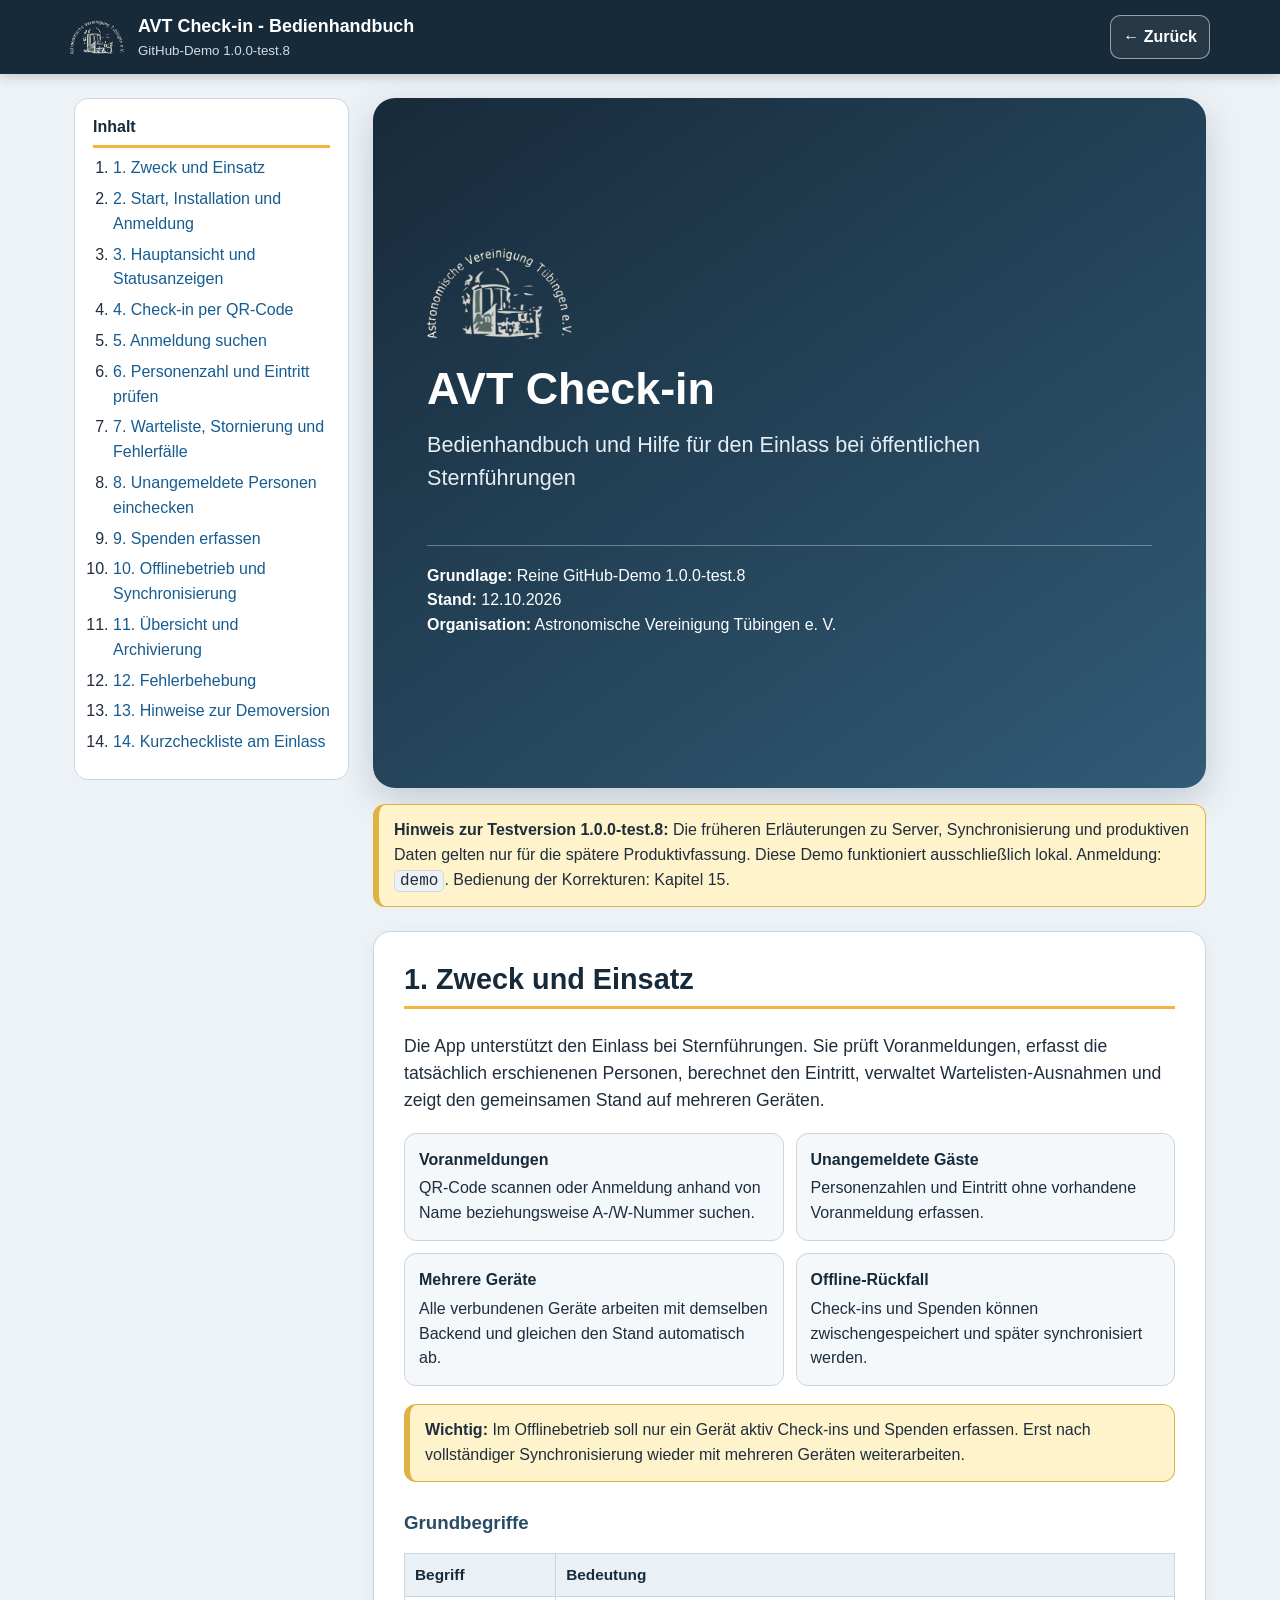
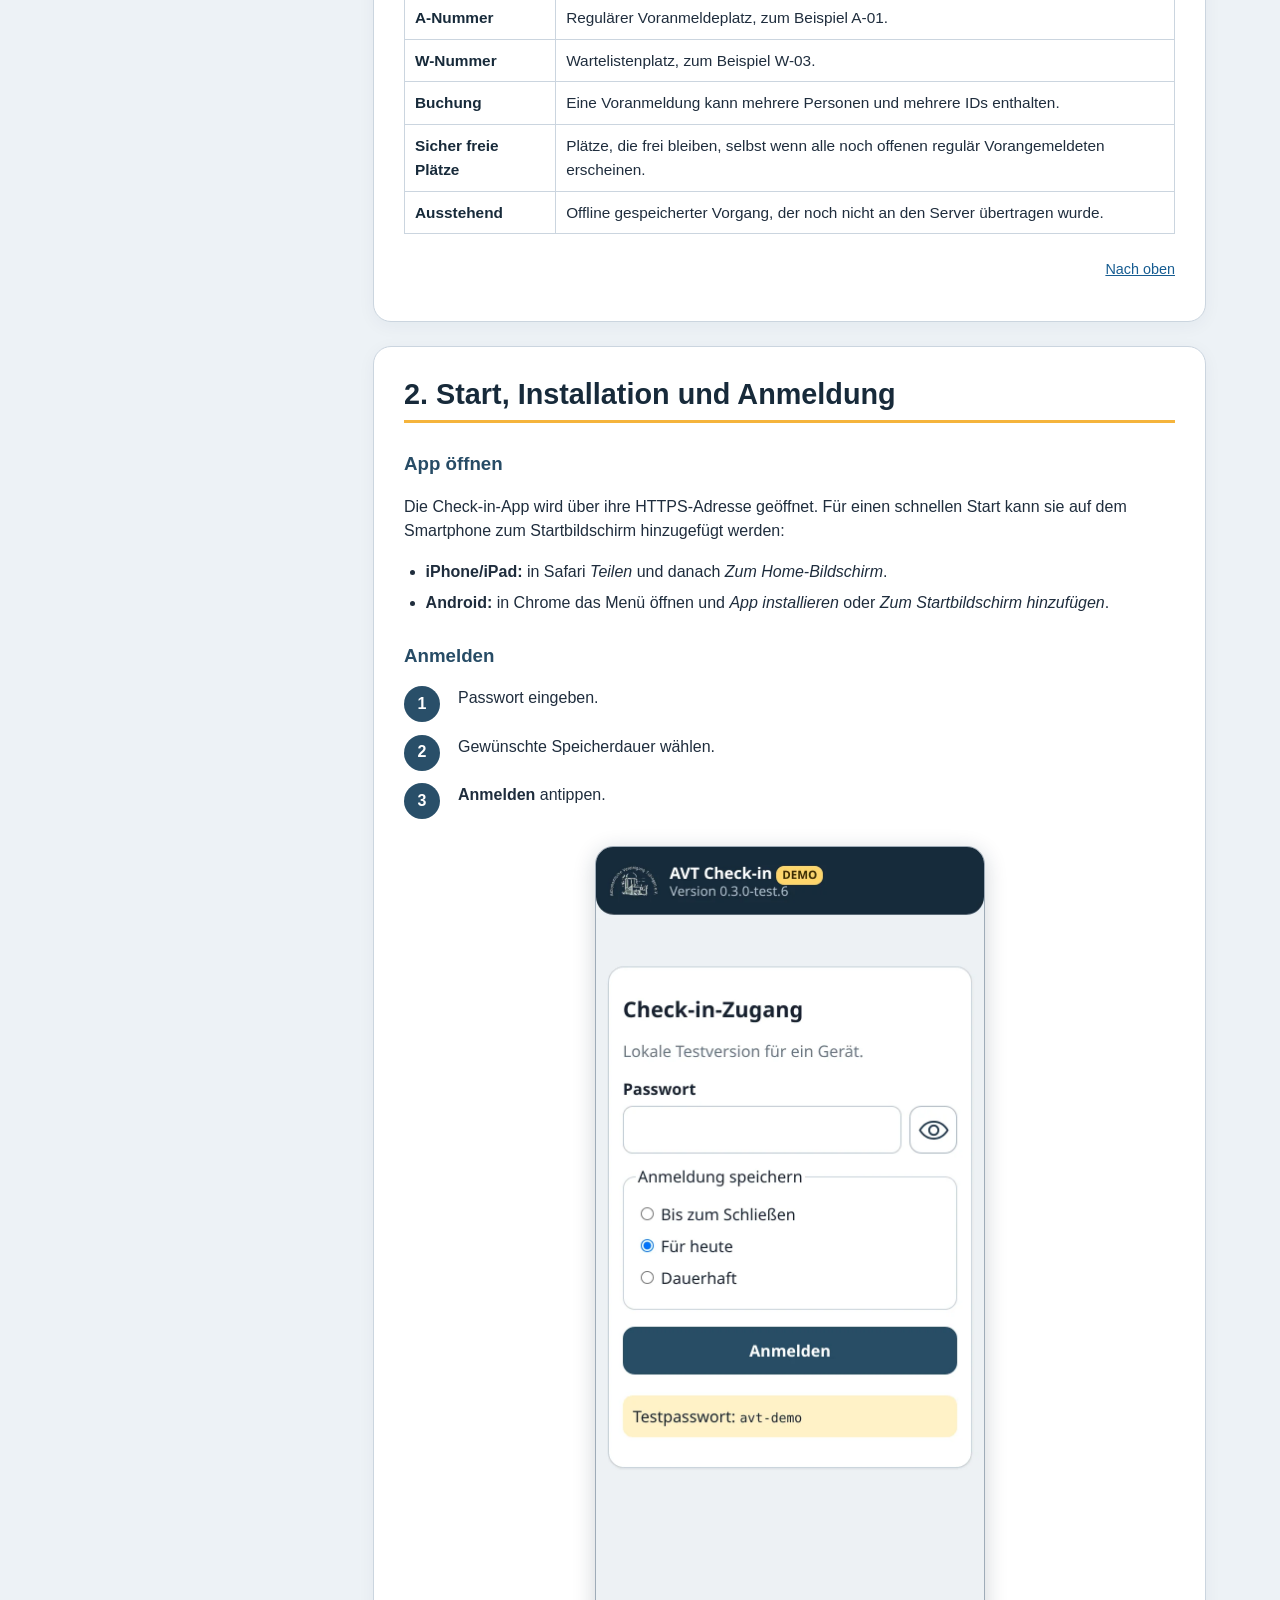
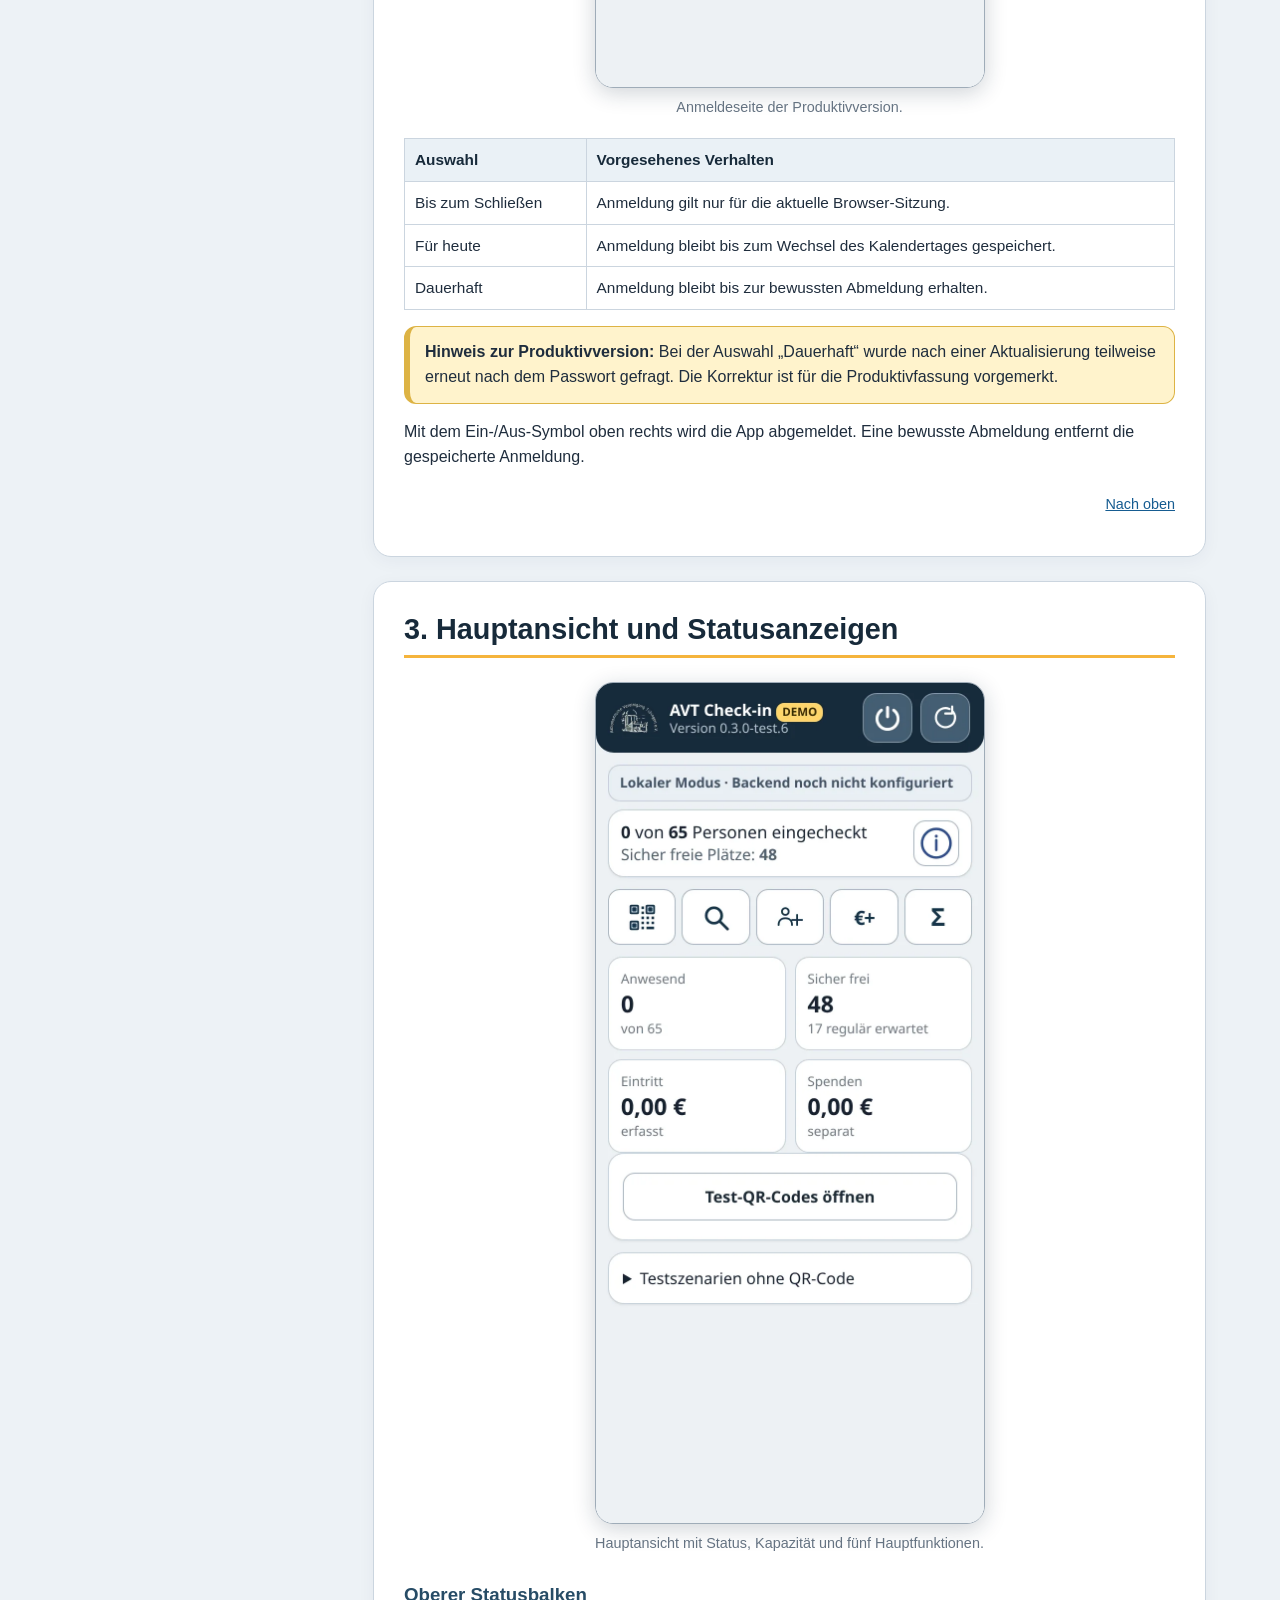
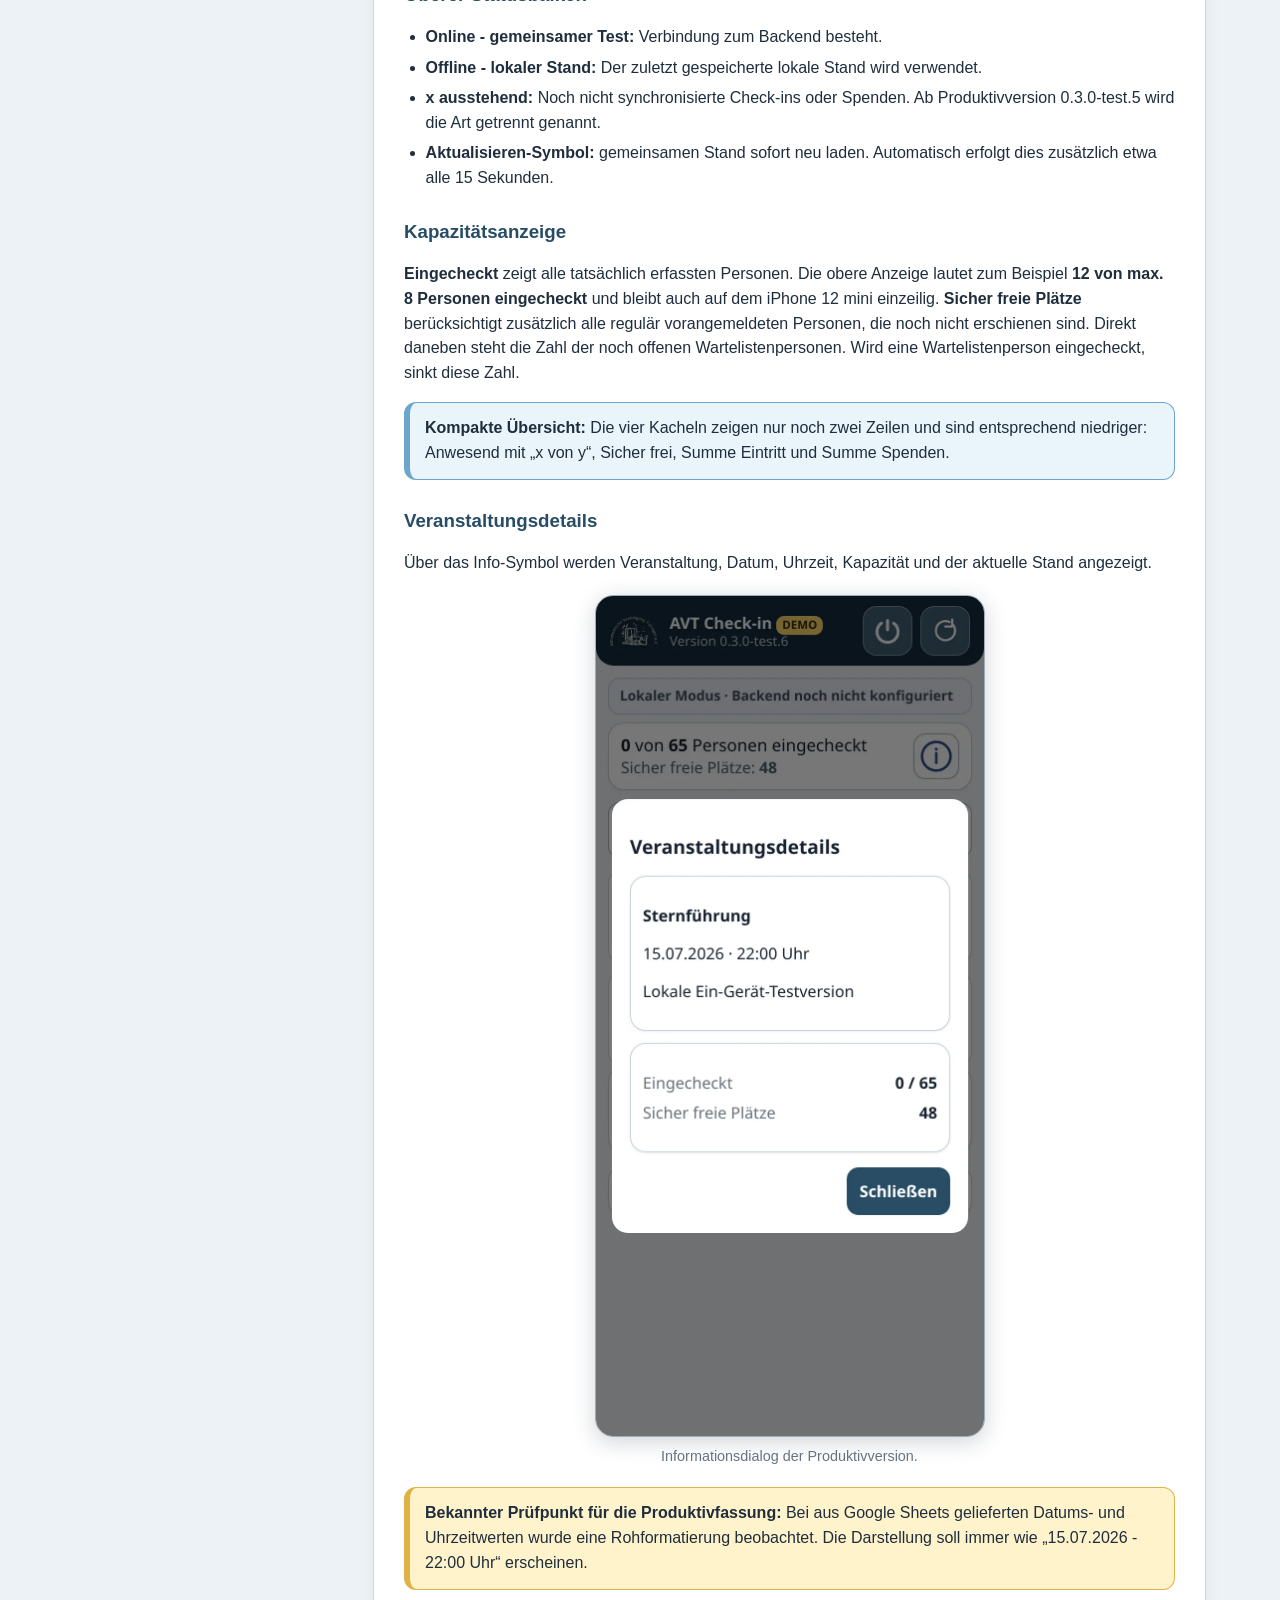
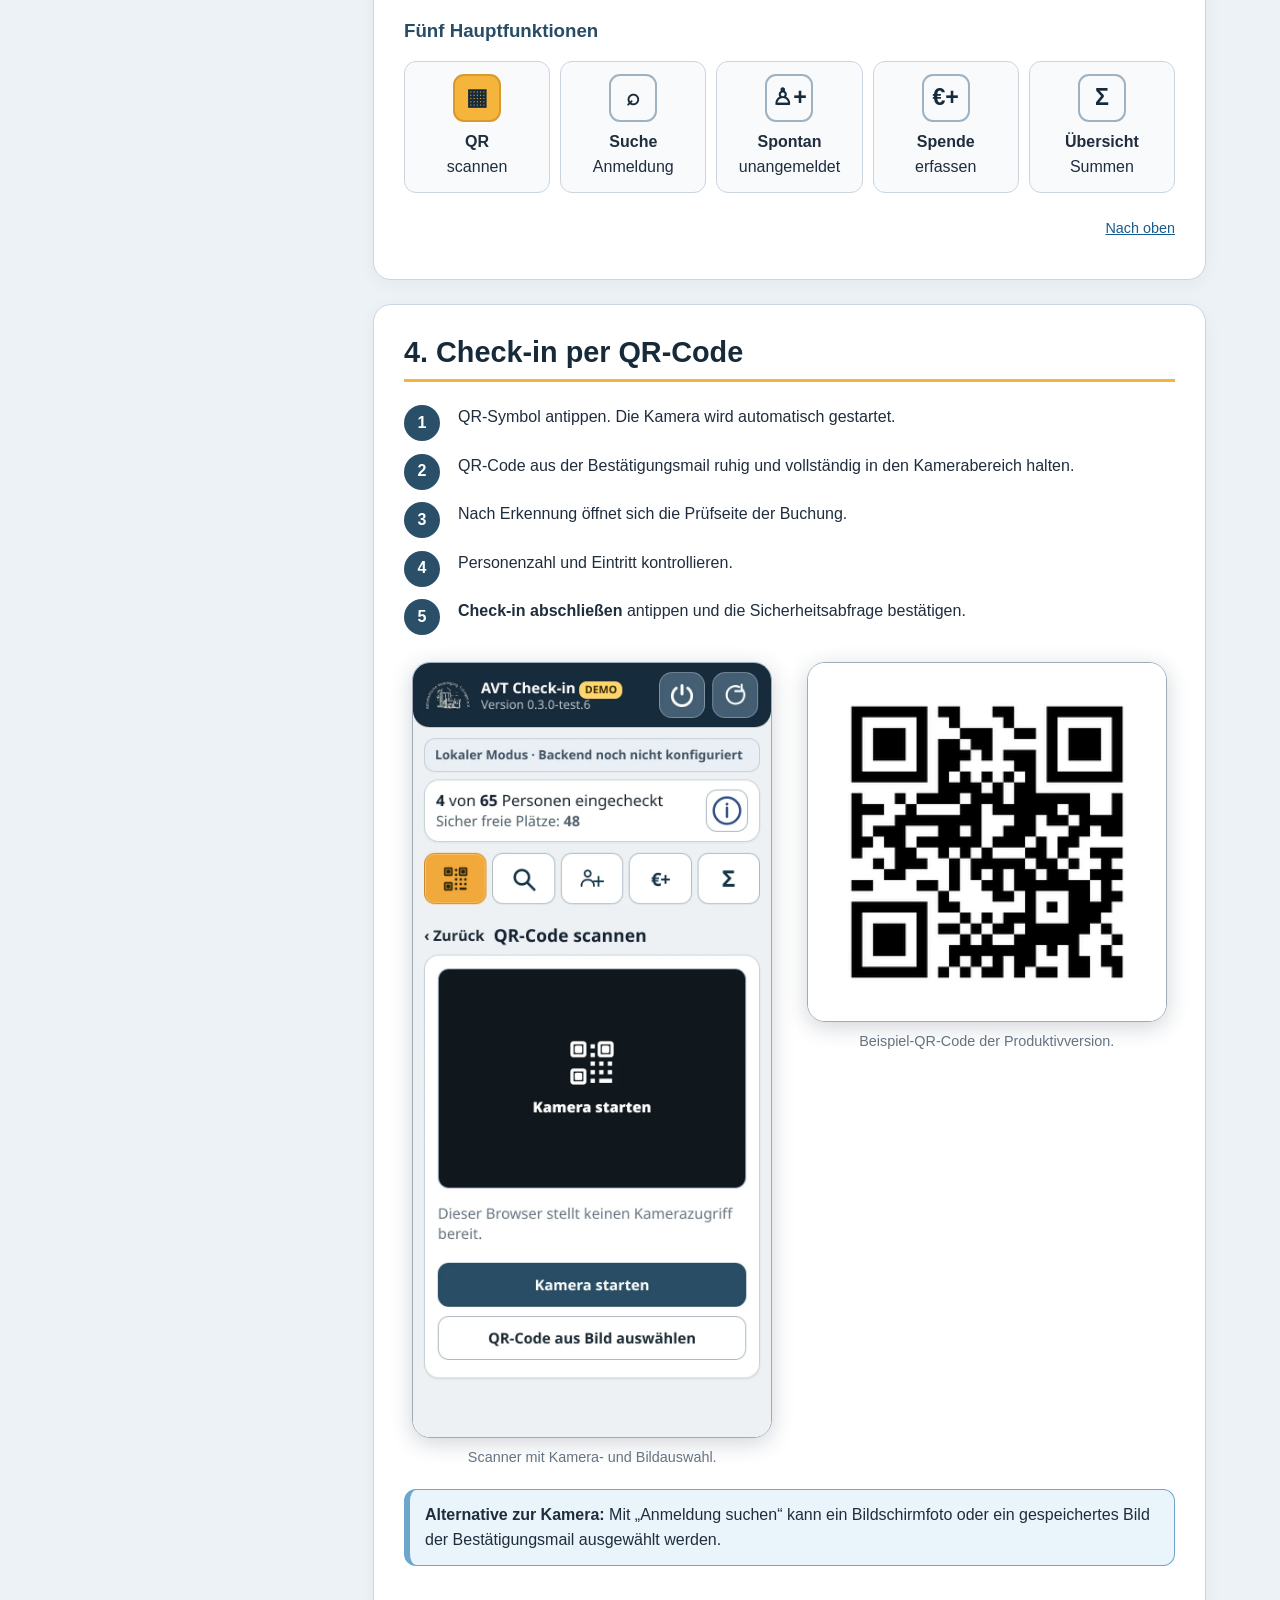
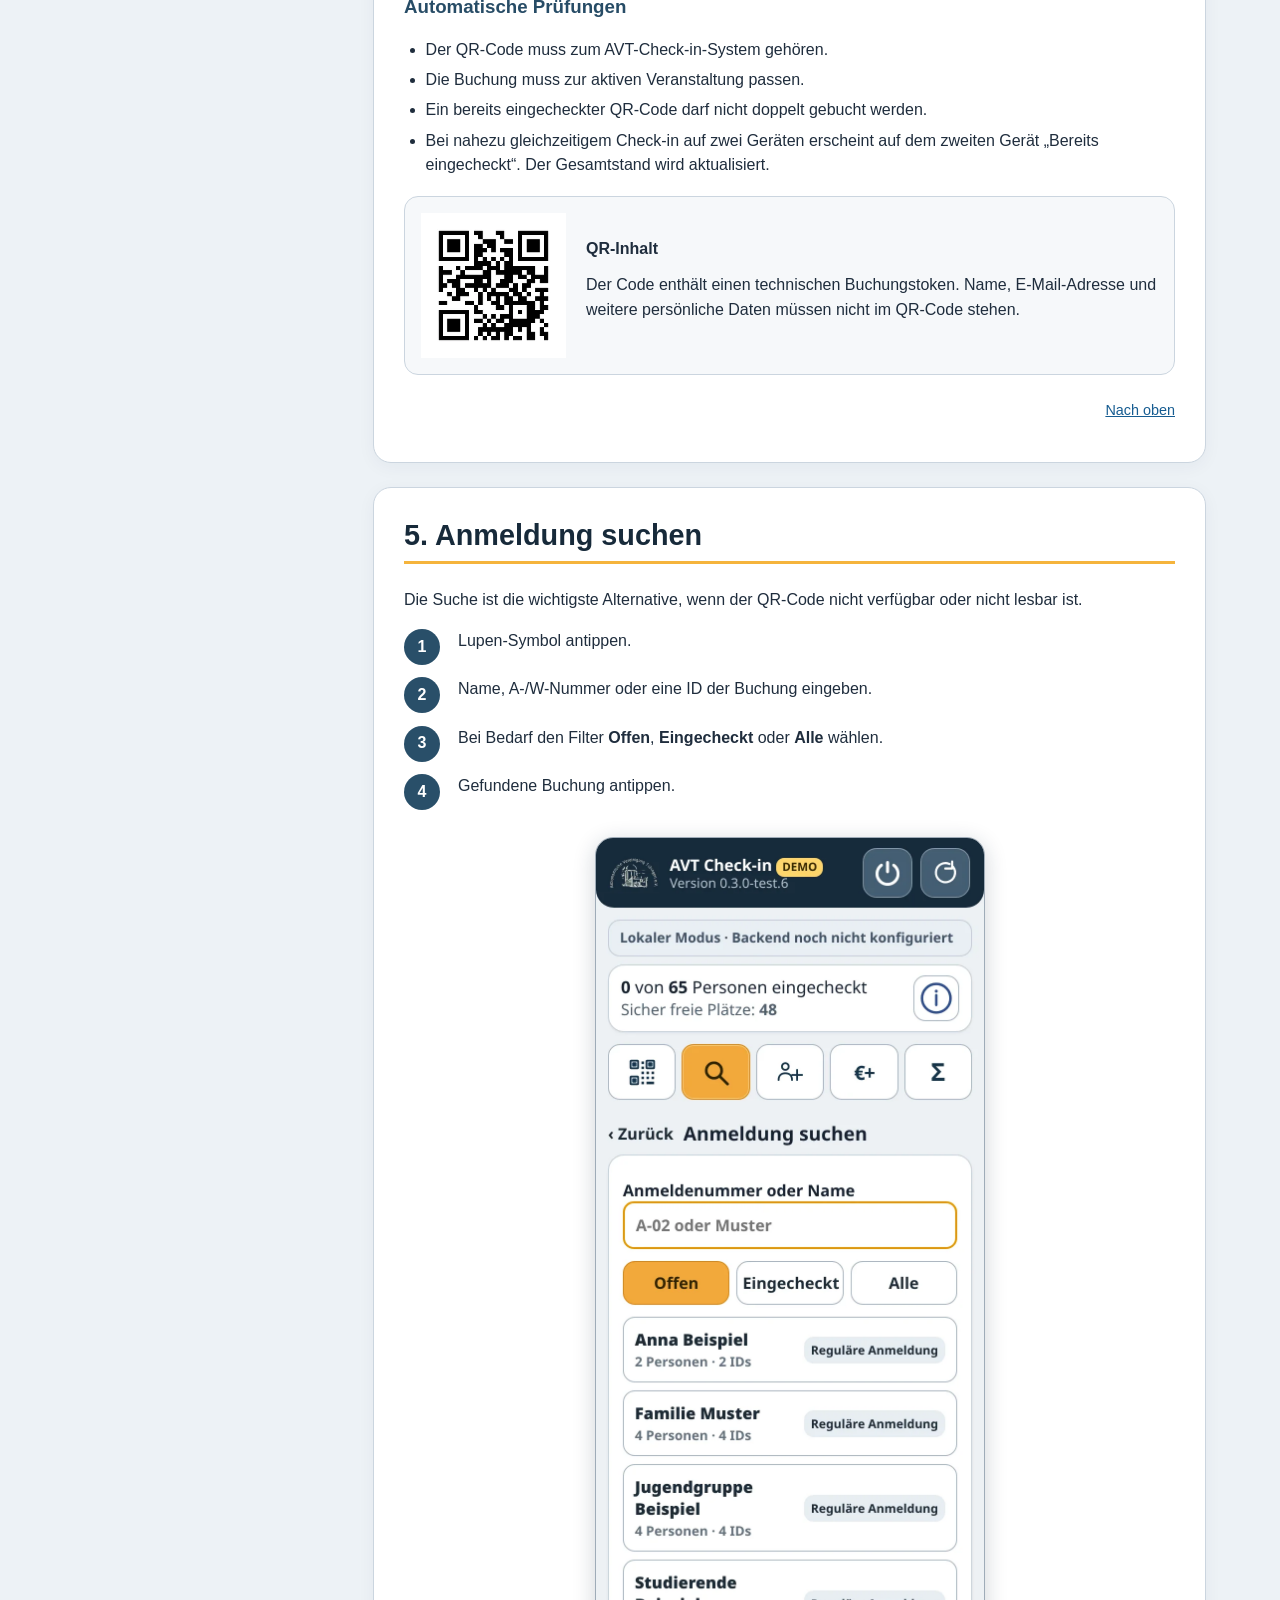
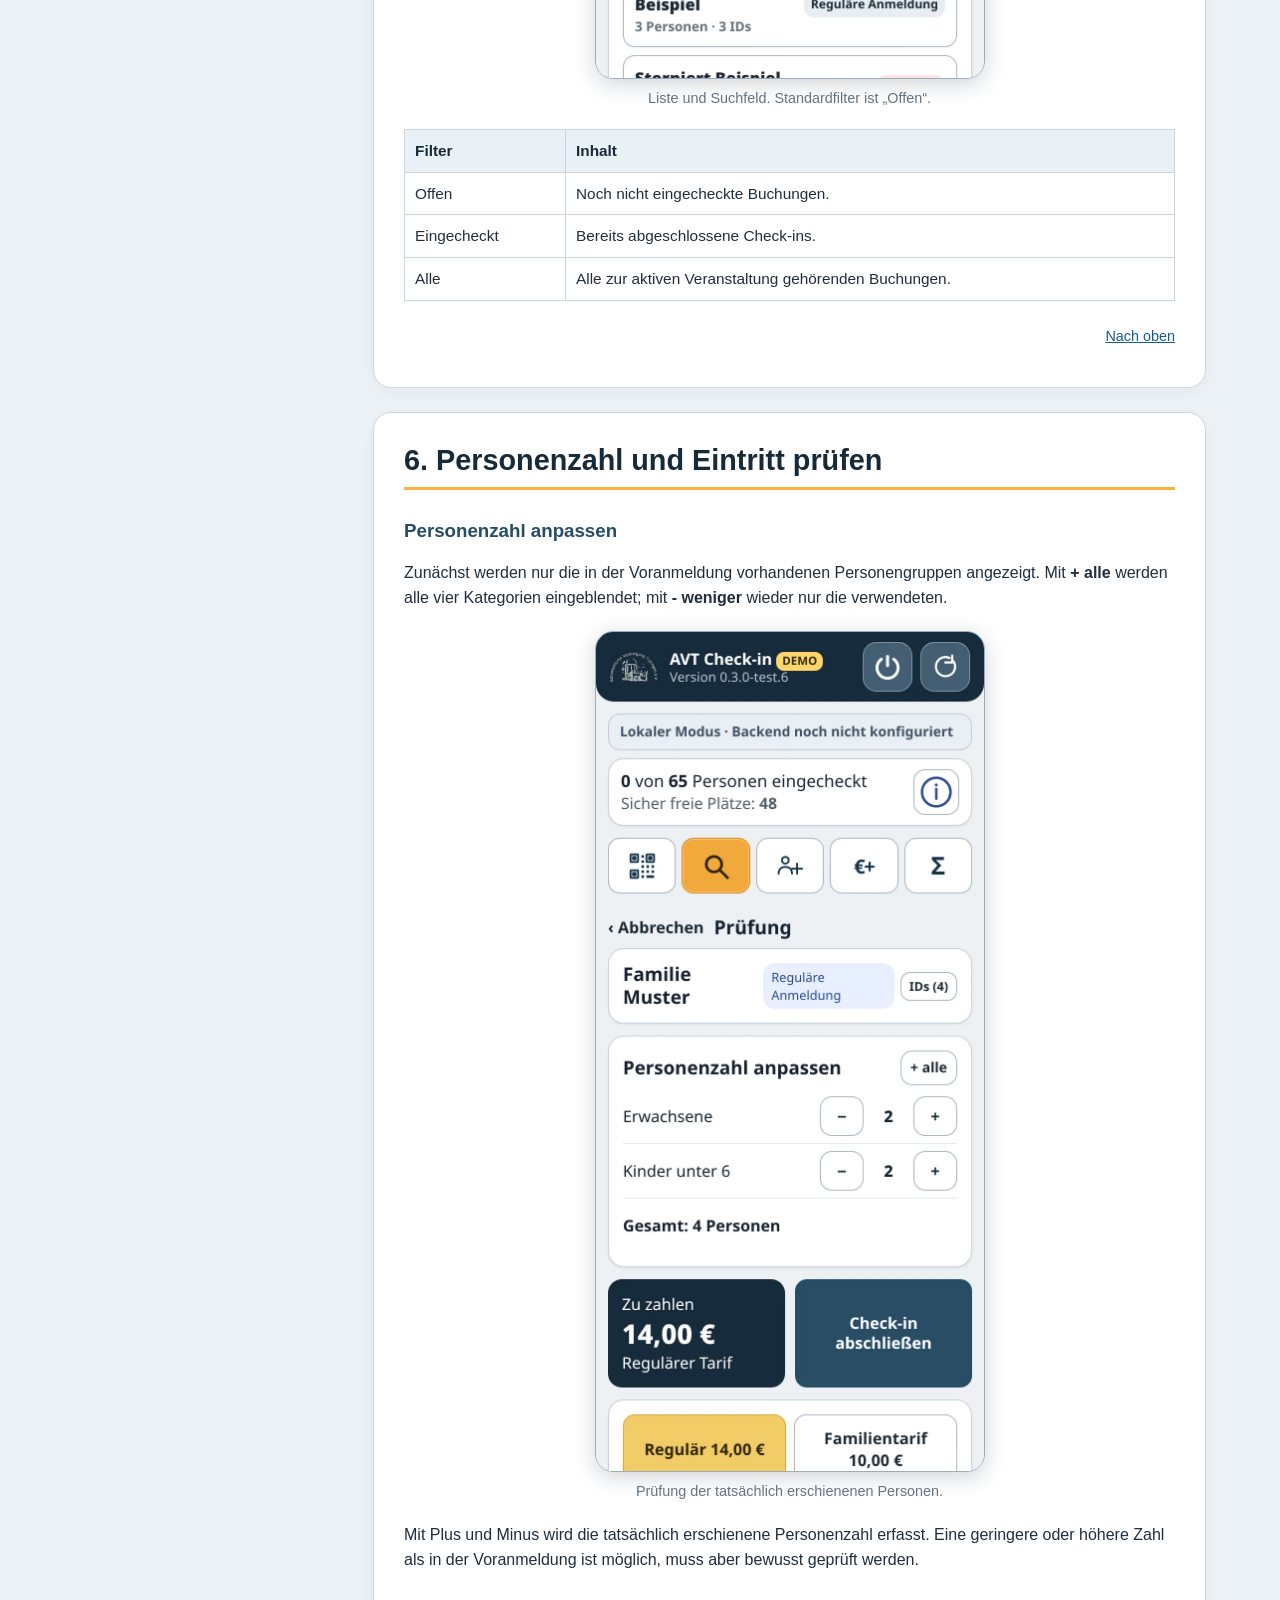
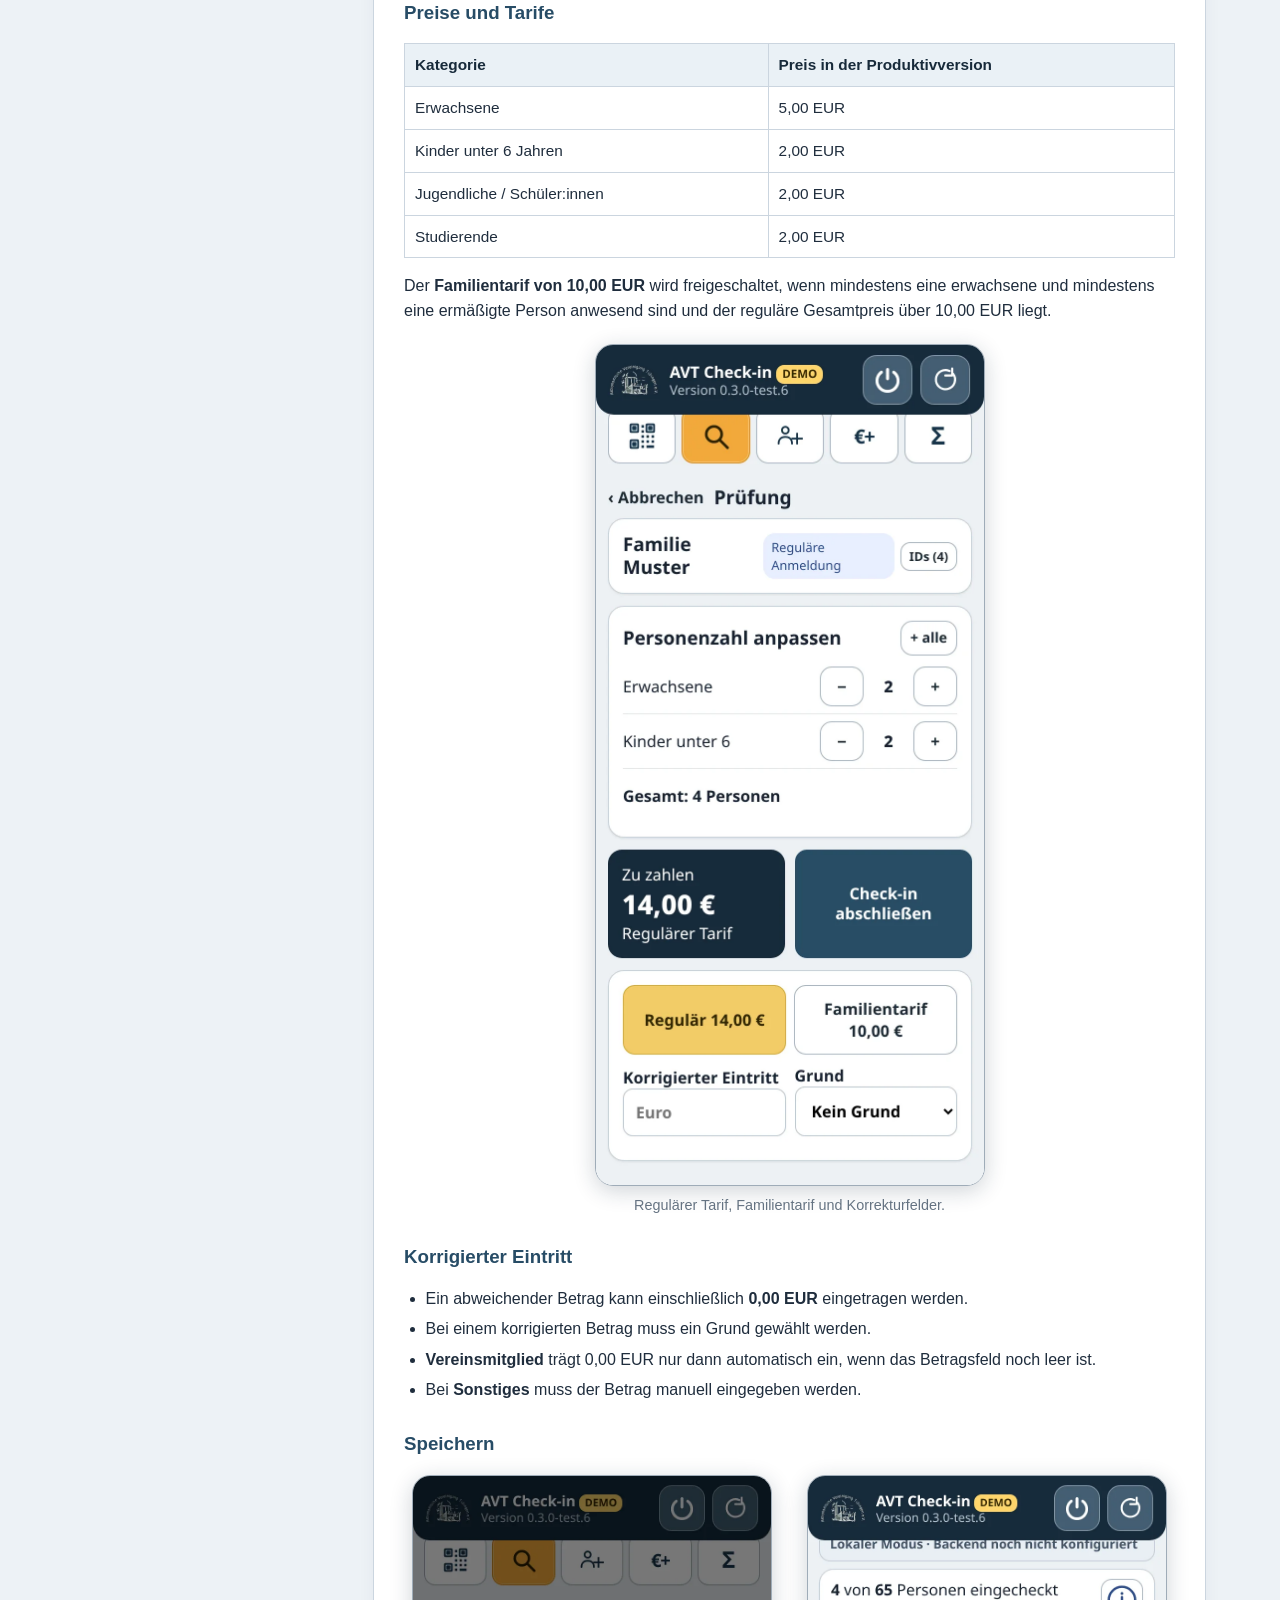
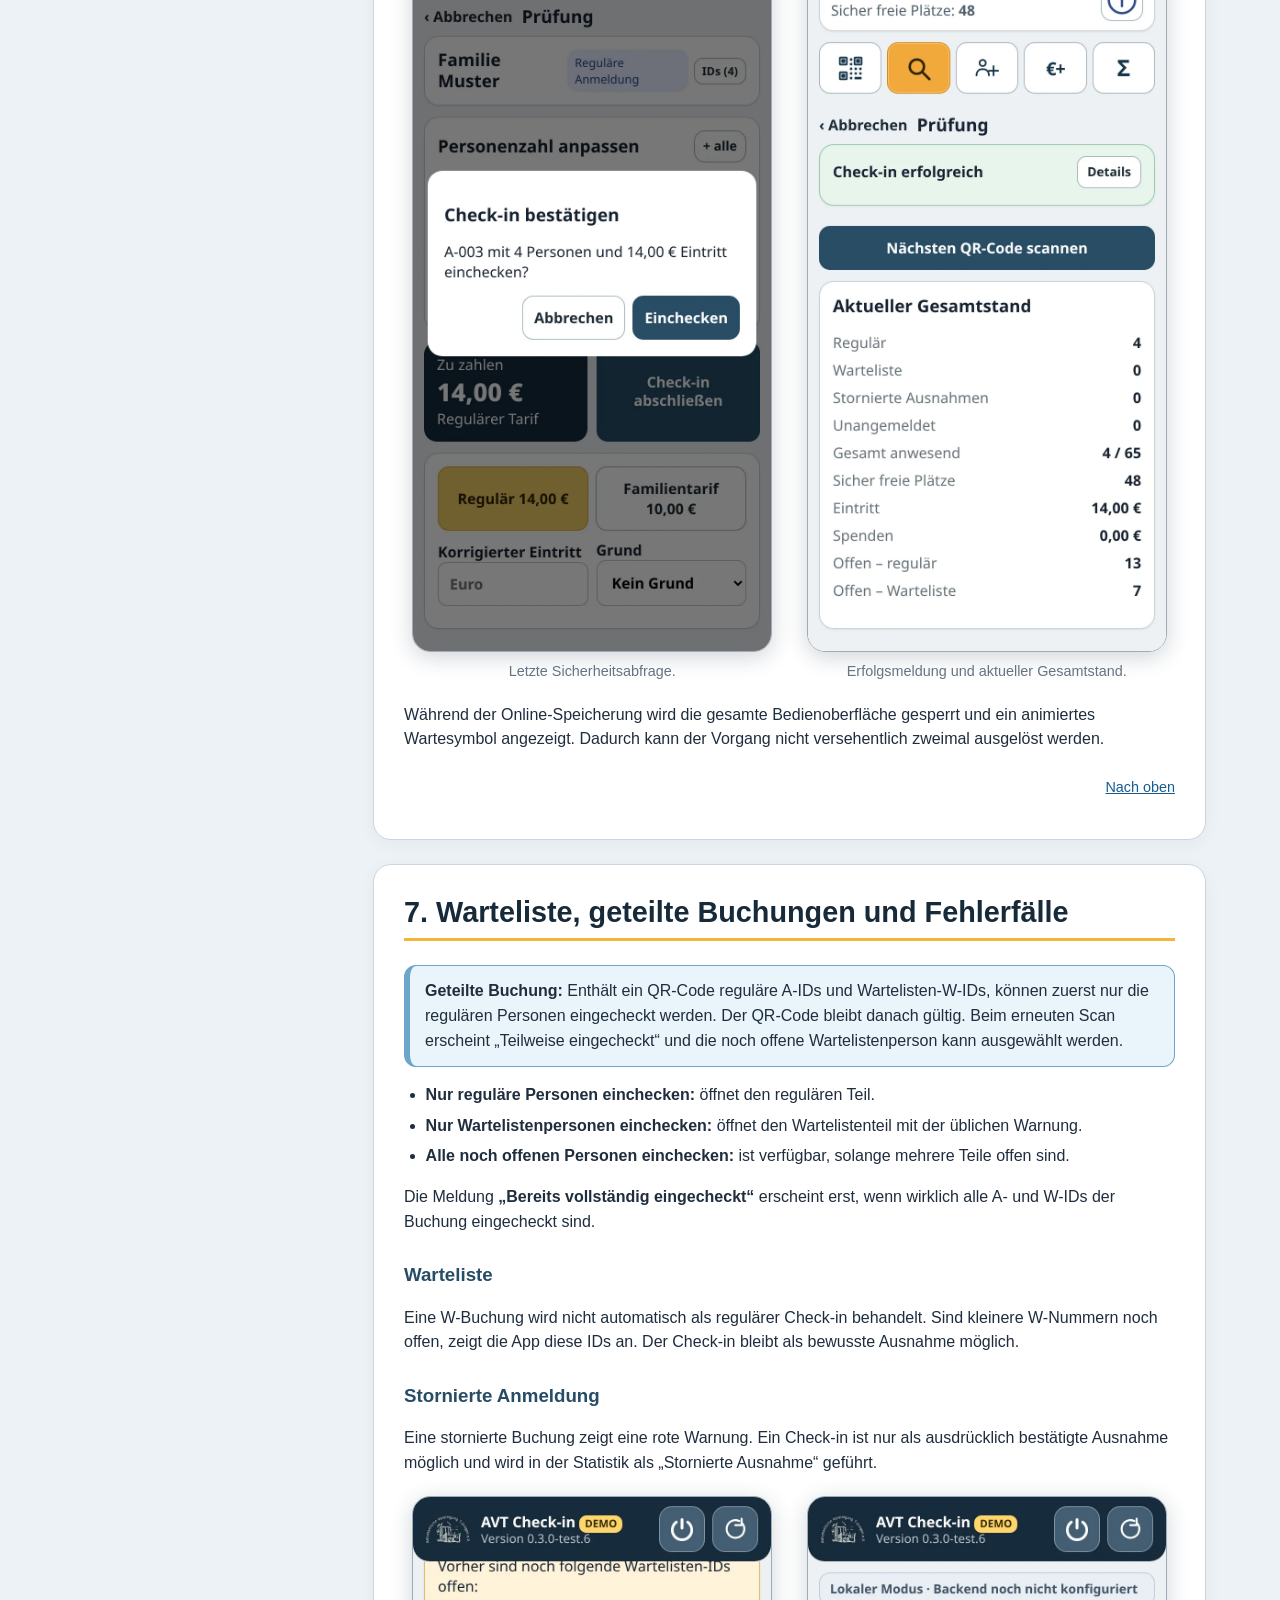
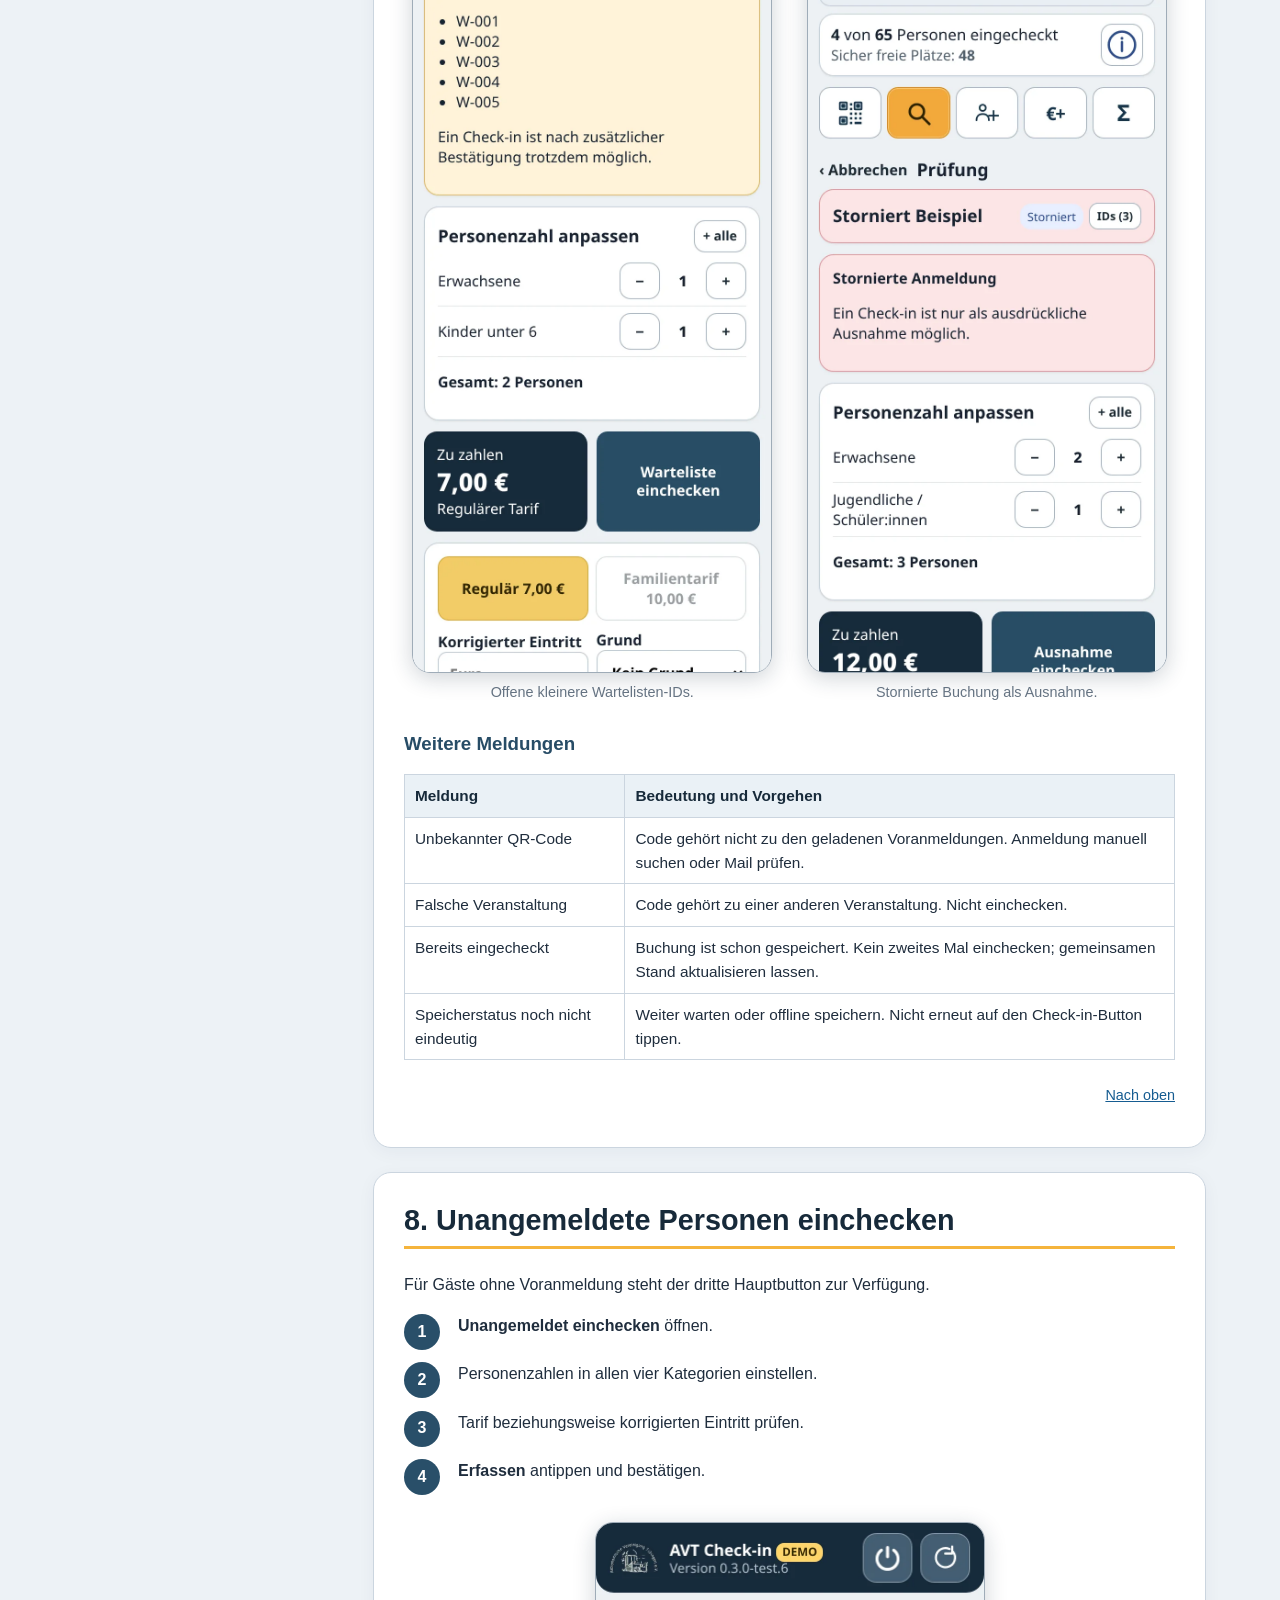
==== help.html @ a6f6bd72 "Add files via upload Demo Update bzgl. Korrektur bereits eingecheckter Personen" ====
<!doctype html>
<html lang="de">
<head>
<meta charset="utf-8">
<meta name="viewport" content="width=device-width, initial-scale=1">
<title>AVT Check-in – Hilfe 1.0.0-test.8</title>
<style>
:root{--navy:#172a3a;--navy2:#294f69;--orange:#f5b43c;--bg:#edf2f6;--card:#fff;--line:#cbd5df;--text:#1f2d3d;--muted:#657382;--green:#e8f6ea;--green-b:#83bc8a;--yellow:#fff3cc;--yellow-b:#ddb344;--red:#fde7e7;--red-b:#d98d8d;}
*{box-sizing:border-box}
html{scroll-behavior:smooth}
body{margin:0;font-family:Arial,Helvetica,sans-serif;color:var(--text);background:var(--bg);line-height:1.55}
a{color:#165c91}
.site-header{position:sticky;top:0;z-index:20;background:var(--navy);color:#fff;box-shadow:0 2px 12px #0003}
.site-header-inner{max-width:1180px;margin:auto;padding:10px 20px;display:flex;align-items:center;gap:14px}
.site-header img{width:54px;height:54px;object-fit:contain}
.site-header strong{font-size:1.12rem}
.site-header small{display:block;color:#d2dde6}
.layout{max-width:1180px;margin:auto;display:grid;grid-template-columns:275px minmax(0,1fr);gap:24px;padding:24px}
.sidebar{position:sticky;top:92px;align-self:start;background:#fff;border:1px solid var(--line);border-radius:14px;padding:18px;max-height:calc(100vh - 115px);overflow:auto}
.sidebar h2{font-size:1rem;margin:0 0 8px}
.sidebar ol{padding-left:20px;margin:0}
.sidebar li{margin:6px 0}
.sidebar a{text-decoration:none}
.content{min-width:0}
.cover{min-height:690px;background:linear-gradient(145deg,var(--navy),#315b76);color:#fff;border-radius:22px;padding:54px;display:flex;flex-direction:column;justify-content:center;box-shadow:0 12px 35px #17334a33}
.cover img{width:145px;max-height:145px;object-fit:contain;margin-bottom:25px}
.cover h1{font-size:2.8rem;line-height:1.08;margin:0 0 15px}
.cover .subtitle{font-size:1.35rem;max-width:700px;color:#e6eef4}
.cover .meta{margin-top:50px;border-top:1px solid #ffffff55;padding-top:18px}
.chapter{background:#fff;border:1px solid var(--line);border-radius:18px;padding:30px;margin:24px 0;box-shadow:0 4px 18px #18354d0c}
h1,h2,h3{line-height:1.2}
h2{color:var(--navy);font-size:1.8rem;margin-top:0;border-bottom:3px solid var(--orange);padding-bottom:9px}
h3{color:#274c66;margin-top:1.6em}
p{margin:.7em 0}
ul,ol{padding-left:1.35rem}
li{margin:.35em 0}
.lead{font-size:1.1rem}
.note,.warning,.danger,.success{border:1px solid;border-left-width:6px;border-radius:12px;padding:13px 15px;margin:16px 0}
.note{background:#eaf4fb;border-color:#6ca6cb}
.warning{background:var(--yellow);border-color:var(--yellow-b)}
.danger{background:var(--red);border-color:var(--red-b)}
.success{background:var(--green);border-color:var(--green-b)}
.quick{display:grid;grid-template-columns:repeat(2,minmax(0,1fr));gap:12px;margin:18px 0}
.quick>div{background:#f4f8fb;border:1px solid var(--line);border-radius:12px;padding:14px}
.quick strong{display:block;color:var(--navy);margin-bottom:4px}
.icon-grid{display:grid;grid-template-columns:repeat(5,1fr);gap:10px;margin:18px 0}
.icon-card{text-align:center;border:1px solid var(--line);border-radius:12px;padding:12px 6px;background:#f8fafc}
.icon{width:48px;height:48px;border:2px solid #9eb2c2;border-radius:11px;margin:0 auto 8px;display:grid;place-items:center;font-size:1.45rem;font-weight:700;color:var(--navy)}
.icon.active{background:var(--orange);border-color:#d89a28}
.figure{margin:20px auto;text-align:center;break-inside:avoid}
.figure img{display:block;max-width:390px;width:100%;height:auto;margin:auto;border-radius:18px;box-shadow:0 5px 22px #122a3b33;border:1px solid #9facb8}
.figure figcaption{font-size:.9rem;color:var(--muted);margin-top:8px}
.figure.two{display:grid;grid-template-columns:repeat(2,minmax(0,1fr));gap:18px;align-items:start}
.figure.two figure{margin:0}
.figure.two img{max-width:360px}
.steps{counter-reset:step;list-style:none;padding:0}
.steps>li{counter-increment:step;position:relative;padding:0 0 18px 54px;min-height:42px}
.steps>li:before{content:counter(step);position:absolute;left:0;top:0;width:36px;height:36px;border-radius:50%;background:var(--navy2);color:#fff;display:grid;place-items:center;font-weight:700}
.table-wrap{overflow-x:auto}
table{width:100%;border-collapse:collapse;margin:16px 0;font-size:.96rem}
th,td{border:1px solid var(--line);padding:9px 10px;text-align:left;vertical-align:top}
th{background:#eaf1f6;color:var(--navy)}
kbd,code{font-family:Consolas,monospace;background:#eef1f4;border:1px solid #d2d8de;border-radius:5px;padding:1px 5px}
.term{font-weight:700;color:var(--navy)}
.backtop{text-align:right;font-size:.9rem;margin-top:24px}
.qr-demo{display:flex;align-items:center;gap:20px;background:#f6f8fa;border:1px solid var(--line);border-radius:14px;padding:16px;margin:18px 0}
.qr-demo img{width:145px;height:145px;image-rendering:pixelated}
.toc-mobile{display:none;background:#fff;border:1px solid var(--line);border-radius:12px;padding:12px;margin-bottom:16px}
.print-toc{display:none}
footer{text-align:center;color:var(--muted);padding:20px 20px 40px}
@media(max-width:850px){
 .layout{display:block;padding:14px} .sidebar{display:none} .toc-mobile{display:block}
 .cover{min-height:560px;padding:32px 24px} .cover h1{font-size:2.2rem}
 .chapter{padding:22px 18px} .quick{grid-template-columns:1fr} .icon-grid{grid-template-columns:repeat(5,minmax(58px,1fr));overflow-x:auto}
 .figure.two{grid-template-columns:1fr}
}
@media print{
 @page{size:A4;margin:15mm 14mm 16mm}
 body{background:#fff;font-size:10.2pt;line-height:1.42}
 .site-header,.sidebar,.toc-mobile,.backtop{display:none!important}
 .layout{display:block;max-width:none;padding:0}
 .content{width:100%}
 .cover{min-height:248mm;border-radius:0;box-shadow:none;padding:22mm 17mm;break-after:page}
 .cover h1{font-size:29pt}
 .cover .subtitle{font-size:15pt}
 .chapter{border:0;border-radius:0;box-shadow:none;padding:0;margin:0 0 8mm;break-before:auto}
 .print-toc{display:block;break-after:page;padding:8mm 4mm}
 .print-toc h2{font-size:20pt}
 .print-toc li{margin:2.5mm 0}
 h2{font-size:18pt} h3{font-size:13pt}
 .figure img{max-height:155mm;width:auto;max-width:100%}
 .figure.two img{max-height:135mm}
 h2,h3{break-after:avoid-page}
 table{break-inside:auto}
 tr{break-inside:avoid}
 .icon-grid{gap:5px}
 .icon-card{padding:7px 3px}
 .note,.warning,.danger,.success,.quick>div,.qr-demo{break-inside:avoid}
 a{color:inherit;text-decoration:none}
 footer{display:none}
}
.app-back{margin-left:auto;display:inline-flex;align-items:center;justify-content:center;padding:9px 12px;border:1px solid #ffffff88;border-radius:10px;color:#fff;text-decoration:none;font-weight:700;white-space:nowrap;background:#ffffff12}
.app-back:hover{background:#ffffff22}
@media(max-width:640px){.site-header-inner{padding:8px 10px;gap:9px}.site-header img{width:42px;height:42px}.site-header strong{font-size:.92rem}.site-header small{font-size:.72rem}.app-back{padding:8px 9px;font-size:.82rem}}
@media print{.app-back{display:none!important}}
</style>
</head>
<body id="top">
<header class="site-header"><div class="site-header-inner"><img src="icons/header-logo.png" alt="AVT-Logo"><div><strong>AVT Check-in - Bedienhandbuch</strong><small>GitHub-Demo 1.0.0-test.8</small></div><a class="app-back" href="index.html" aria-label="Zurück zur Check-in-App">← Zurück</a></div></header>
<div class="layout">
<aside class="sidebar"><h2>Inhalt</h2><ol><li><a href="#zweck">1. Zweck und Einsatz</a></li><li><a href="#start">2. Start, Installation und Anmeldung</a></li><li><a href="#hauptansicht">3. Hauptansicht und Statusanzeigen</a></li><li><a href="#qr">4. Check-in per QR-Code</a></li><li><a href="#suche">5. Anmeldung suchen</a></li><li><a href="#pruefung">6. Personenzahl und Eintritt prüfen</a></li><li><a href="#sonderfaelle">7. Warteliste, Stornierung und Fehlerfälle</a></li><li><a href="#spontan">8. Unangemeldete Personen einchecken</a></li><li><a href="#spenden">9. Spenden erfassen</a></li><li><a href="#offline">10. Offlinebetrieb und Synchronisierung</a></li><li><a href="#uebersicht">11. Übersicht und Archivierung</a></li><li><a href="#fehler">12. Fehlerbehebung</a></li><li><a href="#test">13. Hinweise zur Demoversion</a></li><li><a href="#kurzcheck">14. Kurzcheckliste am Einlass</a></li></ol></aside>
<main class="content">
<details class="toc-mobile"><summary><strong>Inhaltsverzeichnis</strong></summary><ol><li><a href="#zweck">1. Zweck und Einsatz</a></li><li><a href="#start">2. Start, Installation und Anmeldung</a></li><li><a href="#hauptansicht">3. Hauptansicht und Statusanzeigen</a></li><li><a href="#qr">4. Check-in per QR-Code</a></li><li><a href="#suche">5. Anmeldung suchen</a></li><li><a href="#pruefung">6. Personenzahl und Eintritt prüfen</a></li><li><a href="#sonderfaelle">7. Warteliste, Stornierung und Fehlerfälle</a></li><li><a href="#spontan">8. Unangemeldete Personen einchecken</a></li><li><a href="#spenden">9. Spenden erfassen</a></li><li><a href="#offline">10. Offlinebetrieb und Synchronisierung</a></li><li><a href="#uebersicht">11. Übersicht und Archivierung</a></li><li><a href="#fehler">12. Fehlerbehebung</a></li><li><a href="#test">13. Hinweise zur Demoversion</a></li><li><a href="#kurzcheck">14. Kurzcheckliste am Einlass</a></li></ol></details>
<section class="cover">
<img src="icons/header-logo.png" alt="Logo der Astronomischen Vereinigung Tübingen">
<h1>AVT Check-in</h1>
<div class="subtitle">Bedienhandbuch und Hilfe für den Einlass bei öffentlichen Sternführungen</div>
<div class="meta"><strong>Grundlage:</strong> Reine GitHub-Demo 1.0.0-test.8<br><strong>Stand:</strong> 12.10.2026<br><strong>Organisation:</strong> Astronomische Vereinigung Tübingen e. V.</div>
</section>
<section class="print-toc"><h2>Inhaltsverzeichnis</h2><ol><li><a href="#zweck">1. Zweck und Einsatz</a></li><li><a href="#start">2. Start, Installation und Anmeldung</a></li><li><a href="#hauptansicht">3. Hauptansicht und Statusanzeigen</a></li><li><a href="#qr">4. Check-in per QR-Code</a></li><li><a href="#suche">5. Anmeldung suchen</a></li><li><a href="#pruefung">6. Personenzahl und Eintritt prüfen</a></li><li><a href="#sonderfaelle">7. Warteliste, Stornierung und Fehlerfälle</a></li><li><a href="#spontan">8. Unangemeldete Personen einchecken</a></li><li><a href="#spenden">9. Spenden erfassen</a></li><li><a href="#offline">10. Offlinebetrieb und Synchronisierung</a></li><li><a href="#uebersicht">11. Übersicht und Archivierung</a></li><li><a href="#fehler">12. Fehlerbehebung</a></li><li><a href="#test">13. Hinweise zur Demoversion</a></li><li><a href="#kurzcheck">14. Kurzcheckliste am Einlass</a></li></ol></section>

<div class="warning"><strong>Hinweis zur Testversion 1.0.0-test.8:</strong> Die früheren Erläuterungen zu Server, Synchronisierung und produktiven Daten gelten nur für die spätere Produktivfassung. Diese Demo funktioniert ausschließlich lokal. Anmeldung: <code>demo</code>. Bedienung der Korrekturen: Kapitel 15.</div>
<section class="chapter" id="zweck">
<h2>1. Zweck und Einsatz</h2>
<p class="lead">Die App unterstützt den Einlass bei Sternführungen. Sie prüft Voranmeldungen, erfasst die tatsächlich erschienenen Personen, berechnet den Eintritt, verwaltet Wartelisten-Ausnahmen und zeigt den gemeinsamen Stand auf mehreren Geräten.</p>
<div class="quick">
<div><strong>Voranmeldungen</strong>QR-Code scannen oder Anmeldung anhand von Name beziehungsweise A-/W-Nummer suchen.</div>
<div><strong>Unangemeldete Gäste</strong>Personenzahlen und Eintritt ohne vorhandene Voranmeldung erfassen.</div>
<div><strong>Mehrere Geräte</strong>Alle verbundenen Geräte arbeiten mit demselben Backend und gleichen den Stand automatisch ab.</div>
<div><strong>Offline-Rückfall</strong>Check-ins und Spenden können zwischengespeichert und später synchronisiert werden.</div>
</div>
<div class="warning"><strong>Wichtig:</strong> Im Offlinebetrieb soll nur ein Gerät aktiv Check-ins und Spenden erfassen. Erst nach vollständiger Synchronisierung wieder mit mehreren Geräten weiterarbeiten.</div>
<h3>Grundbegriffe</h3>
<table><thead><tr><th>Begriff</th><th>Bedeutung</th></tr></thead><tbody>
<tr><td><span class="term">A-Nummer</span></td><td>Regulärer Voranmeldeplatz, zum Beispiel A-01.</td></tr>
<tr><td><span class="term">W-Nummer</span></td><td>Wartelistenplatz, zum Beispiel W-03.</td></tr>
<tr><td><span class="term">Buchung</span></td><td>Eine Voranmeldung kann mehrere Personen und mehrere IDs enthalten.</td></tr>
<tr><td><span class="term">Sicher freie Plätze</span></td><td>Plätze, die frei bleiben, selbst wenn alle noch offenen regulär Vorangemeldeten erscheinen.</td></tr>
<tr><td><span class="term">Ausstehend</span></td><td>Offline gespeicherter Vorgang, der noch nicht an den Server übertragen wurde.</td></tr>
</tbody></table>
<p class="backtop"><a href="#top">Nach oben</a></p>
</section>

<section class="chapter" id="start">
<h2>2. Start, Installation und Anmeldung</h2>
<h3>App öffnen</h3>
<p>Die Check-in-App wird über ihre HTTPS-Adresse geöffnet. Für einen schnellen Start kann sie auf dem Smartphone zum Startbildschirm hinzugefügt werden:</p>
<ul><li><strong>iPhone/iPad:</strong> in Safari <em>Teilen</em> und danach <em>Zum Home-Bildschirm</em>.</li><li><strong>Android:</strong> in Chrome das Menü öffnen und <em>App installieren</em> oder <em>Zum Startbildschirm hinzufügen</em>.</li></ul>
<h3>Anmelden</h3>
<ol class="steps"><li>Passwort eingeben.</li><li>Gewünschte Speicherdauer wählen.</li><li><strong>Anmelden</strong> antippen.</li></ol>
<figure class="figure"><img src="[data-uri]" alt="Anmeldeseite der AVT Check-in-App"><figcaption>Anmeldeseite der Produktivversion.</figcaption></figure>
<table><thead><tr><th>Auswahl</th><th>Vorgesehenes Verhalten</th></tr></thead><tbody>
<tr><td>Bis zum Schließen</td><td>Anmeldung gilt nur für die aktuelle Browser-Sitzung.</td></tr>
<tr><td>Für heute</td><td>Anmeldung bleibt bis zum Wechsel des Kalendertages gespeichert.</td></tr>
<tr><td>Dauerhaft</td><td>Anmeldung bleibt bis zur bewussten Abmeldung erhalten.</td></tr>
</tbody></table>
<div class="warning"><strong>Hinweis zur Produktivversion:</strong> Bei der Auswahl „Dauerhaft“ wurde nach einer Aktualisierung teilweise erneut nach dem Passwort gefragt. Die Korrektur ist für die Produktivfassung vorgemerkt.</div>
<p>Mit dem Ein-/Aus-Symbol oben rechts wird die App abgemeldet. Eine bewusste Abmeldung entfernt die gespeicherte Anmeldung.</p>
<p class="backtop"><a href="#top">Nach oben</a></p>
</section>

<section class="chapter" id="hauptansicht">
<h2>3. Hauptansicht und Statusanzeigen</h2>
<figure class="figure"><img src="[data-uri]" alt="Hauptansicht der Check-in-App"><figcaption>Hauptansicht mit Status, Kapazität und fünf Hauptfunktionen.</figcaption></figure>
<h3>Oberer Statusbalken</h3>
<ul><li><strong>Online - gemeinsamer Test:</strong> Verbindung zum Backend besteht.</li><li><strong>Offline - lokaler Stand:</strong> Der zuletzt gespeicherte lokale Stand wird verwendet.</li><li><strong>x ausstehend:</strong> Noch nicht synchronisierte Check-ins oder Spenden. Ab Produktivversion 0.3.0-test.5 wird die Art getrennt genannt.</li><li><strong>Aktualisieren-Symbol:</strong> gemeinsamen Stand sofort neu laden. Automatisch erfolgt dies zusätzlich etwa alle 15 Sekunden.</li></ul>
<h3>Kapazitätsanzeige</h3>
<p><strong>Eingecheckt</strong> zeigt alle tatsächlich erfassten Personen. Die obere Anzeige lautet zum Beispiel <strong>12 von max. 8 Personen eingecheckt</strong> und bleibt auch auf dem iPhone 12 mini einzeilig. <strong>Sicher freie Plätze</strong> berücksichtigt zusätzlich alle regulär vorangemeldeten Personen, die noch nicht erschienen sind. Direkt daneben steht die Zahl der noch offenen Wartelistenpersonen. Wird eine Wartelistenperson eingecheckt, sinkt diese Zahl.</p>
<div class="note"><strong>Kompakte Übersicht:</strong> Die vier Kacheln zeigen nur noch zwei Zeilen und sind entsprechend niedriger: Anwesend mit „x von y“, Sicher frei, Summe Eintritt und Summe Spenden.</div>
<h3>Veranstaltungsdetails</h3>
<p>Über das Info-Symbol werden Veranstaltung, Datum, Uhrzeit, Kapazität und der aktuelle Stand angezeigt.</p>
<figure class="figure"><img src="[data-uri]" alt="Dialog Veranstaltungsdetails"><figcaption>Informationsdialog der Produktivversion.</figcaption></figure>
<div class="warning"><strong>Bekannter Prüfpunkt für die Produktivfassung:</strong> Bei aus Google Sheets gelieferten Datums- und Uhrzeitwerten wurde eine Rohformatierung beobachtet. Die Darstellung soll immer wie „15.07.2026 - 22:00 Uhr“ erscheinen.</div>
<h3>Fünf Hauptfunktionen</h3>
<div class="icon-grid">
<div class="icon-card"><div class="icon active">▦</div><strong>QR</strong><br>scannen</div>
<div class="icon-card"><div class="icon">⌕</div><strong>Suche</strong><br>Anmeldung</div>
<div class="icon-card"><div class="icon">♙+</div><strong>Spontan</strong><br>unangemeldet</div>
<div class="icon-card"><div class="icon">€+</div><strong>Spende</strong><br>erfassen</div>
<div class="icon-card"><div class="icon">Σ</div><strong>Übersicht</strong><br>Summen</div>
</div>
<p class="backtop"><a href="#top">Nach oben</a></p>
</section>

<section class="chapter" id="qr">
<h2>4. Check-in per QR-Code</h2>
<ol class="steps"><li>QR-Symbol antippen. Die Kamera wird automatisch gestartet.</li><li>QR-Code aus der Bestätigungsmail ruhig und vollständig in den Kamerabereich halten.</li><li>Nach Erkennung öffnet sich die Prüfseite der Buchung.</li><li>Personenzahl und Eintritt kontrollieren.</li><li><strong>Check-in abschließen</strong> antippen und die Sicherheitsabfrage bestätigen.</li></ol>
<figure class="figure two"><figure><img src="[data-uri]" alt="QR-Scanner"><figcaption>Scanner mit Kamera- und Bildauswahl.</figcaption></figure><figure><img src="[data-uri]" alt="Beispiel eines Test-QR-Codes"><figcaption>Beispiel-QR-Code der Produktivversion.</figcaption></figure></figure>
<div class="note"><strong>Alternative zur Kamera:</strong> Mit „Anmeldung suchen“ kann ein Bildschirmfoto oder ein gespeichertes Bild der Bestätigungsmail ausgewählt werden.</div>
<h3>Automatische Prüfungen</h3>
<ul><li>Der QR-Code muss zum AVT-Check-in-System gehören.</li><li>Die Buchung muss zur aktiven Veranstaltung passen.</li><li>Ein bereits eingecheckter QR-Code darf nicht doppelt gebucht werden.</li><li>Bei nahezu gleichzeitigem Check-in auf zwei Geräten erscheint auf dem zweiten Gerät „Bereits eingecheckt“. Der Gesamtstand wird aktualisiert.</li></ul>
<div class="qr-demo"><img src="[data-uri]" alt="Test-QR-Code"><div><strong>QR-Inhalt</strong><p>Der Code enthält einen technischen Buchungstoken. Name, E-Mail-Adresse und weitere persönliche Daten müssen nicht im QR-Code stehen.</p></div></div>
<p class="backtop"><a href="#top">Nach oben</a></p>
</section>

<section class="chapter" id="suche">
<h2>5. Anmeldung suchen</h2>
<p>Die Suche ist die wichtigste Alternative, wenn der QR-Code nicht verfügbar oder nicht lesbar ist.</p>
<ol class="steps"><li>Lupen-Symbol antippen.</li><li>Name, A-/W-Nummer oder eine ID der Buchung eingeben.</li><li>Bei Bedarf den Filter <strong>Offen</strong>, <strong>Eingecheckt</strong> oder <strong>Alle</strong> wählen.</li><li>Gefundene Buchung antippen.</li></ol>
<figure class="figure"><img src="[data-uri]" alt="Suche nach Voranmeldungen"><figcaption>Liste und Suchfeld. Standardfilter ist „Offen“.</figcaption></figure>
<table><thead><tr><th>Filter</th><th>Inhalt</th></tr></thead><tbody>
<tr><td>Offen</td><td>Noch nicht eingecheckte Buchungen.</td></tr>
<tr><td>Eingecheckt</td><td>Bereits abgeschlossene Check-ins.</td></tr>
<tr><td>Alle</td><td>Alle zur aktiven Veranstaltung gehörenden Buchungen.</td></tr>
</tbody></table>
<p class="backtop"><a href="#top">Nach oben</a></p>
</section>

<section class="chapter" id="pruefung">
<h2>6. Personenzahl und Eintritt prüfen</h2>
<h3>Personenzahl anpassen</h3>
<p>Zunächst werden nur die in der Voranmeldung vorhandenen Personengruppen angezeigt. Mit <strong>+ alle</strong> werden alle vier Kategorien eingeblendet; mit <strong>- weniger</strong> wieder nur die verwendeten.</p>
<figure class="figure"><img src="[data-uri]" alt="Prüfseite einer Familienanmeldung"><figcaption>Prüfung der tatsächlich erschienenen Personen.</figcaption></figure>
<p>Mit Plus und Minus wird die tatsächlich erschienene Personenzahl erfasst. Eine geringere oder höhere Zahl als in der Voranmeldung ist möglich, muss aber bewusst geprüft werden.</p>
<h3>Preise und Tarife</h3>
<table><thead><tr><th>Kategorie</th><th>Preis in der Produktivversion</th></tr></thead><tbody>
<tr><td>Erwachsene</td><td>5,00 EUR</td></tr>
<tr><td>Kinder unter 6 Jahren</td><td>2,00 EUR</td></tr>
<tr><td>Jugendliche / Schüler:innen</td><td>2,00 EUR</td></tr>
<tr><td>Studierende</td><td>2,00 EUR</td></tr>
</tbody></table>
<p>Der <strong>Familientarif von 10,00 EUR</strong> wird freigeschaltet, wenn mindestens eine erwachsene und mindestens eine ermäßigte Person anwesend sind und der reguläre Gesamtpreis über 10,00 EUR liegt.</p>
<figure class="figure"><img src="[data-uri]" alt="Tarifauswahl und korrigierter Eintritt"><figcaption>Regulärer Tarif, Familientarif und Korrekturfelder.</figcaption></figure>
<h3>Korrigierter Eintritt</h3>
<ul><li>Ein abweichender Betrag kann einschließlich <strong>0,00 EUR</strong> eingetragen werden.</li><li>Bei einem korrigierten Betrag muss ein Grund gewählt werden.</li><li><strong>Vereinsmitglied</strong> trägt 0,00 EUR nur dann automatisch ein, wenn das Betragsfeld noch leer ist.</li><li>Bei <strong>Sonstiges</strong> muss der Betrag manuell eingegeben werden.</li></ul>
<h3>Speichern</h3>
<figure class="figure two"><figure><img src="[data-uri]" alt="Bestätigung des Check-ins"><figcaption>Letzte Sicherheitsabfrage.</figcaption></figure><figure><img src="[data-uri]" alt="Erfolgreicher Check-in"><figcaption>Erfolgsmeldung und aktueller Gesamtstand.</figcaption></figure></figure>
<p>Während der Online-Speicherung wird die gesamte Bedienoberfläche gesperrt und ein animiertes Wartesymbol angezeigt. Dadurch kann der Vorgang nicht versehentlich zweimal ausgelöst werden.</p>
<p class="backtop"><a href="#top">Nach oben</a></p>
</section>

<section class="chapter" id="sonderfaelle">
<h2>7. Warteliste, geteilte Buchungen und Fehlerfälle</h2>
<div class="note"><strong>Geteilte Buchung:</strong> Enthält ein QR-Code reguläre A-IDs und Wartelisten-W-IDs, können zuerst nur die regulären Personen eingecheckt werden. Der QR-Code bleibt danach gültig. Beim erneuten Scan erscheint „Teilweise eingecheckt“ und die noch offene Wartelistenperson kann ausgewählt werden.</div>
<ul>
  <li><strong>Nur reguläre Personen einchecken:</strong> öffnet den regulären Teil.</li>
  <li><strong>Nur Wartelistenpersonen einchecken:</strong> öffnet den Wartelistenteil mit der üblichen Warnung.</li>
  <li><strong>Alle noch offenen Personen einchecken:</strong> ist verfügbar, solange mehrere Teile offen sind.</li>
</ul>
<p>Die Meldung <strong>„Bereits vollständig eingecheckt“</strong> erscheint erst, wenn wirklich alle A- und W-IDs der Buchung eingecheckt sind.</p>
<h3>Warteliste</h3>
<p>Eine W-Buchung wird nicht automatisch als regulärer Check-in behandelt. Sind kleinere W-Nummern noch offen, zeigt die App diese IDs an. Der Check-in bleibt als bewusste Ausnahme möglich.</p>
<h3>Stornierte Anmeldung</h3>
<p>Eine stornierte Buchung zeigt eine rote Warnung. Ein Check-in ist nur als ausdrücklich bestätigte Ausnahme möglich und wird in der Statistik als „Stornierte Ausnahme“ geführt.</p>
<figure class="figure two"><figure><img src="[data-uri]" alt="Warnung bei einer noch nicht an der Reihe befindlichen Wartelistenanmeldung"><figcaption>Offene kleinere Wartelisten-IDs.</figcaption></figure><figure><img src="[data-uri]" alt="Warnung bei einer stornierten Anmeldung"><figcaption>Stornierte Buchung als Ausnahme.</figcaption></figure></figure>
<h3>Weitere Meldungen</h3>
<table><thead><tr><th>Meldung</th><th>Bedeutung und Vorgehen</th></tr></thead><tbody>
<tr><td>Unbekannter QR-Code</td><td>Code gehört nicht zu den geladenen Voranmeldungen. Anmeldung manuell suchen oder Mail prüfen.</td></tr>
<tr><td>Falsche Veranstaltung</td><td>Code gehört zu einer anderen Veranstaltung. Nicht einchecken.</td></tr>
<tr><td>Bereits eingecheckt</td><td>Buchung ist schon gespeichert. Kein zweites Mal einchecken; gemeinsamen Stand aktualisieren lassen.</td></tr>
<tr><td>Speicherstatus noch nicht eindeutig</td><td>Weiter warten oder offline speichern. Nicht erneut auf den Check-in-Button tippen.</td></tr>
</tbody></table>
<p class="backtop"><a href="#top">Nach oben</a></p>
</section>

<section class="chapter" id="spontan">
<h2>8. Unangemeldete Personen einchecken</h2>
<p>Für Gäste ohne Voranmeldung steht der dritte Hauptbutton zur Verfügung.</p>
<ol class="steps"><li><strong>Unangemeldet einchecken</strong> öffnen.</li><li>Personenzahlen in allen vier Kategorien einstellen.</li><li>Tarif beziehungsweise korrigierten Eintritt prüfen.</li><li><strong>Erfassen</strong> antippen und bestätigen.</li></ol>
<figure class="figure"><img src="[data-uri]" alt="Unangemeldeter Check-in"><figcaption>Erfassung spontan erschienener Personen.</figcaption></figure>
<p>Unangemeldete Personen werden kapazitätswirksam gezählt und in der Übersicht getrennt von regulären, Wartelisten- und stornierten Ausnahme-Check-ins dargestellt.</p>
<p class="backtop"><a href="#top">Nach oben</a></p>
</section>

<section class="chapter" id="spenden">
<h2>9. Spenden erfassen</h2>
<ol class="steps"><li><strong>EUR+</strong> antippen.</li><li>Spendenbetrag eingeben.</li><li><strong>Spende bestätigen</strong> antippen.</li><li>Sicherheitsabfrage bestätigen.</li></ol>
<figure class="figure"><img src="[data-uri]" alt="Spende erfassen"><figcaption>Separate Erfassung von Spenden.</figcaption></figure>
<p>Spenden werden nicht als Eintritt gerechnet. Die Übersicht zeigt Anzahl und Summe separat; bei den Gesamteinnahmen werden Eintritt und Spenden addiert.</p>
<div class="note"><strong>Einheitlicher Speicherablauf:</strong> Seit Produktivversion 0.3.0-test.5 erscheint auch bei Spenden das gesperrte Wartesymbol „Spende wird gespeichert …“. Offline erfasste Spenden werden ausdrücklich als Spende gekennzeichnet.</div>
<p class="backtop"><a href="#top">Nach oben</a></p>
</section>

<section class="chapter" id="offline">
<h2>10. Offlinebetrieb, langsame Speicherung und Synchronisierung</h2>
<p>Die App speichert online grundsätzlich nur einen einzigen Vorgang. Dauert die Bestätigung länger als <strong>10 Sekunden</strong>, erscheint ein Auswahlfenster.</p>
<ul>
  <li><strong>Weiter warten:</strong> Der bereits gesendete Vorgang wird weiter geprüft. Es wird kein zweites Mal gesendet.</li>
  <li><strong>Offline speichern:</strong> Erst nach diesem ausdrücklichen Tastendruck wird der Vorgang in die lokale Warteschlange gelegt.</li>
  <li><strong>Abbrechen:</strong> Die App prüft zuvor, ob der Server den Vorgang möglicherweise bereits gespeichert hat.</li>
</ul>
<p>Wird ein langsamer Online-Check-in später bestätigt, schließt sich das Wartefenster automatisch. Die App kehrt zur Hauptansicht ganz oben zurück.</p>
<div class="note"><strong>Grüne Meldungen:</strong> Nach einer echten Offline-Synchronisierung erscheint nur eine gemeinsame grüne Hinweismeldung. Sie verschwindet beim nächsten erfolgreichen automatischen Aktualisierungszyklus. Die obere Onlinezeile bleibt sichtbar.</div>
<p>Die Statuszeile ist bewusst kurz gehalten, zum Beispiel: <strong>Online · 18:34:05 · 0 ausstehend</strong>.</p>
<p class="backtop"><a href="#top">Nach oben</a></p>
</section>
<section class="chapter" id="uebersicht">
<h2>11. Übersicht und Archivierung</h2>
<figure class="figure"><img src="[data-uri]" alt="Übersichtsseite"><figcaption>Übersicht mit Anwesenheit, offenen Buchungen und Einnahmen.</figcaption></figure>
<h3>Angezeigte Werte</h3>
<ul><li>Regulär eingecheckt</li><li>Warteliste eingecheckt</li><li>Stornierte Ausnahmen</li><li>Unangemeldete Personen</li><li>Gesamt anwesend, maximale Kapazität und sichere freie Plätze</li><li>Eintritt, Spenden und Gesamteinnahmen</li><li>Noch offene reguläre und Wartelistenbuchungen</li></ul><div class="note"><strong>Archivierung:</strong> Beim späteren Reset auf eine neue Veranstaltung werden die Detailarchive und Archiv_Summen aus den tatsächlich eingecheckten Personen gebildet. Vor dem Reset muss sichergestellt sein, dass alle Check-in-Geräte synchronisiert sind.</div>
<h3>Empfohlener Abschluss</h3>
<ol class="steps"><li>Auf allen verwendeten Geräten prüfen, dass <strong>0 ausstehend</strong> angezeigt wird.</li><li>Mit dem Aktualisieren-Symbol den gemeinsamen Endstand laden.</li><li>Übersicht und Einnahmensummen kontrollieren.</li><li>Den Endstand nach dem vereinbarten AVT-Verfahren dokumentieren.</li><li>App über das Ein-/Aus-Symbol abmelden.</li></ol>
<div class="note"><strong>Kein Reset in der Produktivversion:</strong> Unter der Übersicht gibt es bewusst keine Funktion zum Zurücksetzen erfasster Check-ins.</div>
<p class="backtop"><a href="#top">Nach oben</a></p>
</section>

<section class="chapter" id="fehler">
<h2>12. Fehlerbehebung</h2>
<table><thead><tr><th>Problem</th><th>Prüfung</th></tr></thead><tbody>
<tr><td>Kamera startet nicht</td><td>Browserberechtigung erlauben, HTTPS-Adresse verwenden, Seite neu öffnen. Alternativ die Anmeldung über die Suche öffnen.</td></tr>
<tr><td>QR-Code wird nicht erkannt</td><td>Bildschirmhelligkeit erhöhen, Abstand ändern, Code vollständig zeigen, Kameralinse reinigen.</td></tr>
<tr><td>Nach Aktualisierung erneut Login</td><td>Prüfen, ob „Dauerhaft“ gewählt wurde und ob Browserdaten für die Seite zugelassen sind.</td></tr>
<tr><td>Datum/Uhrzeit im Info-Dialog fehlerhaft</td><td>Gemeinsamen Stand aktualisieren und prüfen, ob Frontend und Backend dieselbe Versionsnummer verwenden.</td></tr>
<tr><td>Stand weicht auf zwei Geräten ab</td><td>Beide Geräte online bringen, Aktualisieren antippen und 15 Sekunden warten. Offene Warteschlangen prüfen.</td></tr>
<tr><td>Check-in scheinbar ohne Rückmeldung</td><td>Nicht erneut senden. Wartesymbol beziehungsweise Langzeitdialog beachten und gemeinsamen Stand prüfen.</td></tr>
<tr><td>Offline-Vorgang bleibt offen</td><td>Netzverbindung prüfen, App sichtbar lassen, Aktualisieren antippen. Bei weiterem Fehler Vorgangsart und Gerät notieren.</td></tr>
<tr><td>Falsche Personenzahl oder Betrag</td><td>Vor dem endgültigen Speichern korrigieren. In dieser Demo unter „Eingecheckt“ oder in der Übersicht zum Korrigieren auswählen.</td></tr>
</tbody></table>
<p class="backtop"><a href="#top">Nach oben</a></p>
</section>

<section class="chapter" id="test">
<h2>13. Hinweise zur Demoversion</h2>
<div class="warning"><strong>Nur zum Ausprobieren:</strong> Die Version 1.0.0-test.8 ist eine vollständig lokale GitHub-Demo. Anmeldung mit <code>demo</code>. Keine produktiven Voranmeldungen, keine Google-Sheets-Speicherung, kein Apps Script und keine geräteübergreifende Synchronisierung.</div>
<p>Die bisherigen Abbildungen zeigen teilweise die ältere produktive Bedienoberfläche. Alle dort beschriebenen Server- und Offline-Abläufe gelten ausdrücklich <em>nicht</em> für diese Demo.</p>
<p>Die Beispieldaten werden nur im Browser gespeichert. Die obere Anzeige kennzeichnet den lokalen Demobetrieb.</p>
</section>
<section class="chapter" id="kurzcheck">
<h2>14. Kurzcheckliste am Einlass</h2>
<h3>Vor dem Einlass</h3>
<ul class="checklist"><li>App auf allen vorgesehenen Geräten geöffnet und angemeldet.</li><li>Richtige Veranstaltung und Kapazität geprüft.</li><li>Alle Geräte online; Status zeigt 0 ausstehend.</li><li>Kamera und ein Test-QR-Code geprüft.</li><li>Eintrittspreise und Korrekturgründe bekannt.</li></ul>
<h3>Bei jedem Check-in</h3>
<ul><li>QR scannen oder Anmeldung suchen.</li><li>Name, Status und IDs plausibilisieren.</li><li>Tatsächlich erschienene Personenzahl einstellen.</li><li>Tarif beziehungsweise Korrektur prüfen.</li><li>Speichern und Erfolgsmeldung abwarten.</li></ul>
<h3>Bei Warteliste oder Stornierung</h3>
<ul><li>Warnung vollständig lesen.</li><li>Wartelistenreihenfolge beziehungsweise Ausnahme mit der verantwortlichen Person klären.</li><li>Ausnahme erst danach bestätigen.</li></ul>
<h3>Nach dem Einlass</h3>
<ul><li>Keine ausstehenden Vorgänge.</li><li>Gemeinsamen Stand aktualisieren.</li><li>Übersicht und Einnahmen kontrollieren.</li><li>Abmelden.</li></ul>
<div class="success"><strong>Ziel:</strong> Jeder Check-in wird genau einmal gespeichert, der gemeinsame Stand bleibt nachvollziehbar und Offline-Vorgänge werden vor Veranstaltungsende vollständig synchronisiert.</div>
</section>

<section class="chapter" id="nachkorrekturen">
<h2>15. Nachträgliche Korrekturen (GitHub-Demo)</h2>
<p>Die Korrekturen funktionieren in dieser Demoversion ausschließlich mit lokalen Beispieldaten; ein Apps-Script-Testbackend wird nicht benötigt.</p>
<h3>Check-in korrigieren</h3>
<p>Im Bereich <strong>Anmeldung suchen</strong> den Filter <strong>Eingecheckt</strong> auswählen und auf den Eintrag tippen. Alternativ in der Übersicht einen Check-in auswählen. Personenzahl, Tarif und Eintritt ändern; bei abweichenden Eintrittsbeträgen den Preis-Korrekturgrund auswählen. Eine Begründung eingeben und die Gegenüberstellung vor dem endgültigen Speichern bestätigen. Ein Check-in kann mit dem gesonderten Button auch zurückgenommen werden.</p>
<h3>Spende korrigieren</h3>
<p>Unter der Spendenübersicht <strong>Spenden anzeigen / korrigieren</strong> wählen. Spende anklicken, Betrag anpassen oder stornieren, Begründung eingeben und Sicherheitsabfrage bestätigen. Stornierte Spenden bleiben in der Historie sichtbar, zählen aber nicht zur Summe.</p>
<h3>Schutz und Abschluss</h3>
<p>Die Demo führt ein Änderungsprotokoll ausschließlich im Browser. Mit <strong>Status: offen (abschließen)</strong> kann die Veranstaltung auf „durchgeführt“ gesetzt werden, um die Korrektursperre zu prüfen. Eine automatische Anbindung an den Kalender und echte Konflikterkennung zwischen Geräten sind nicht Bestandteil dieser Demo.</p>
</section>
</main>
</div>
<footer>AVT Check-in – GitHub-Demo 1.0.0-test.8 - Stand 12.10.2026</footer>
<script>
// Klappt im Browser beim Aufruf eines Ankers die mobile Inhaltsübersicht zu.
document.querySelectorAll('.toc-mobile a').forEach(a=>a.addEventListener('click',()=>a.closest('details').open=false));
</script>
</body>
</html>
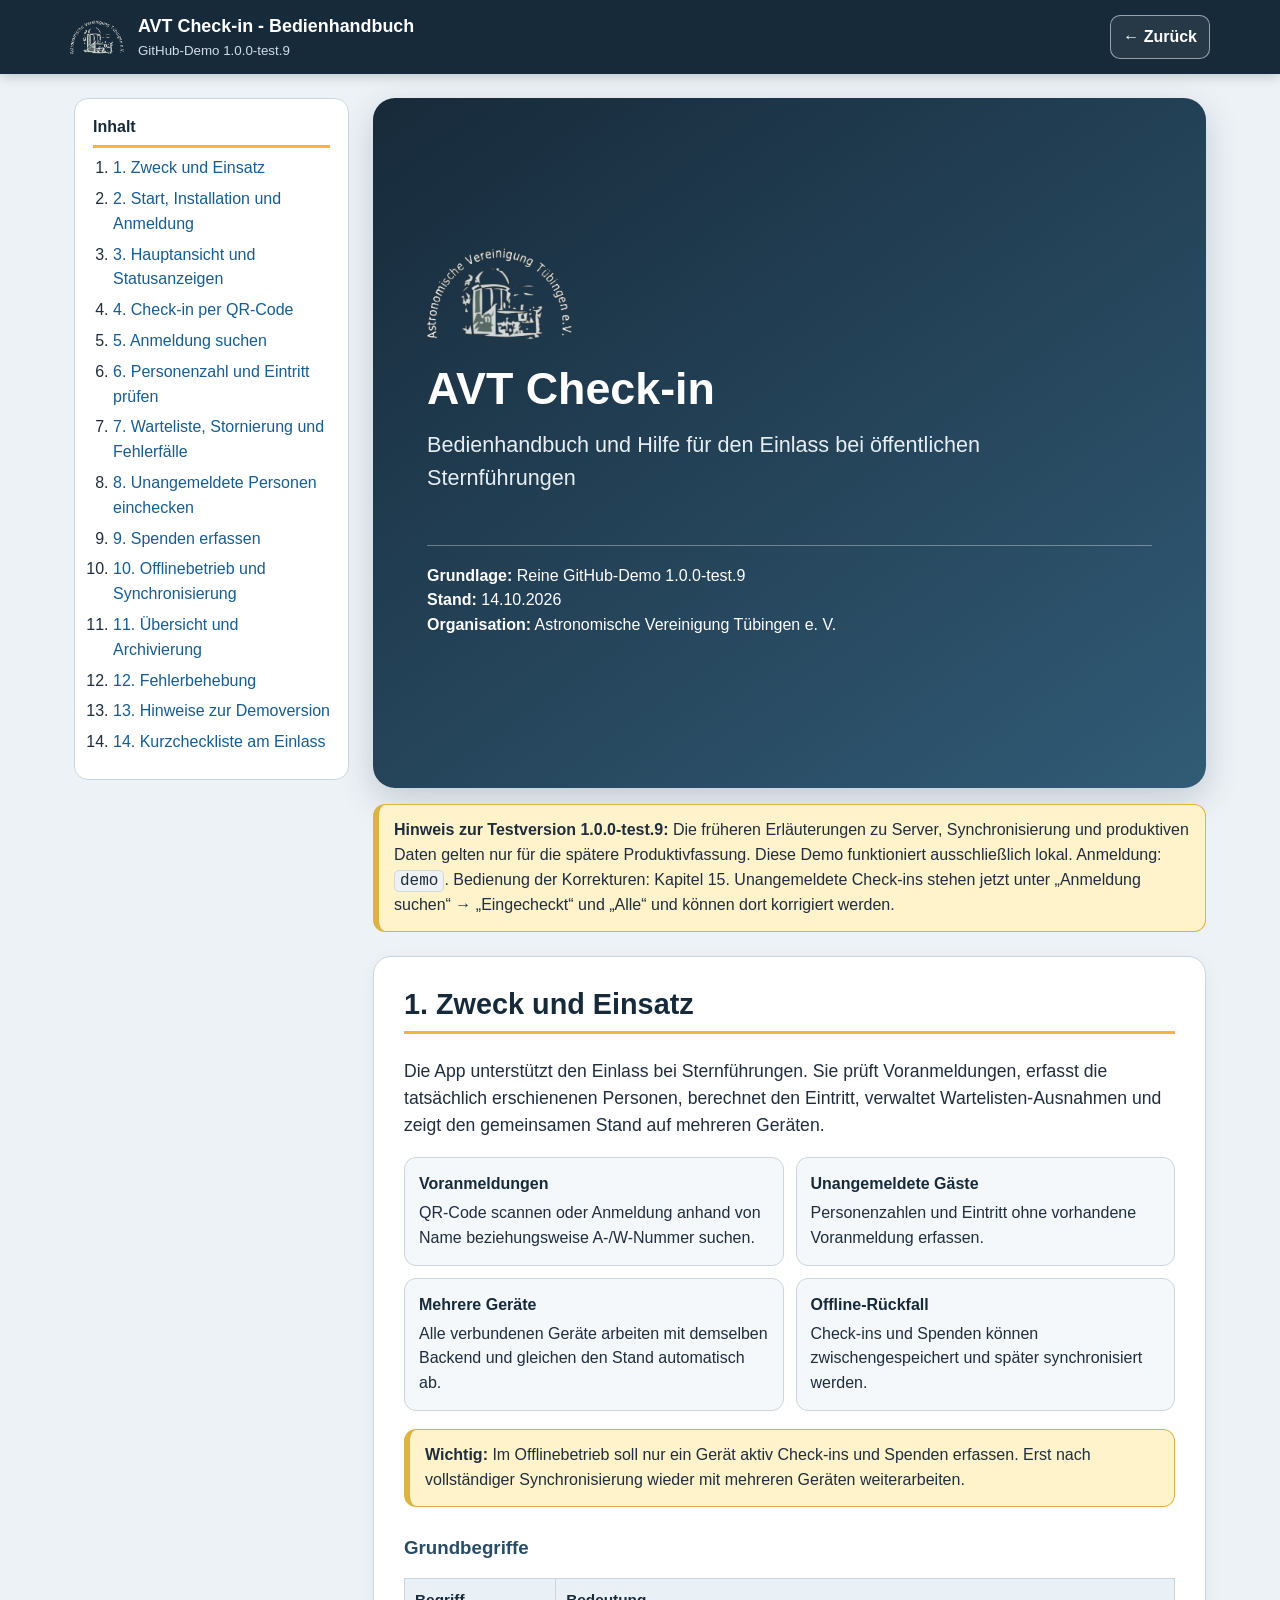
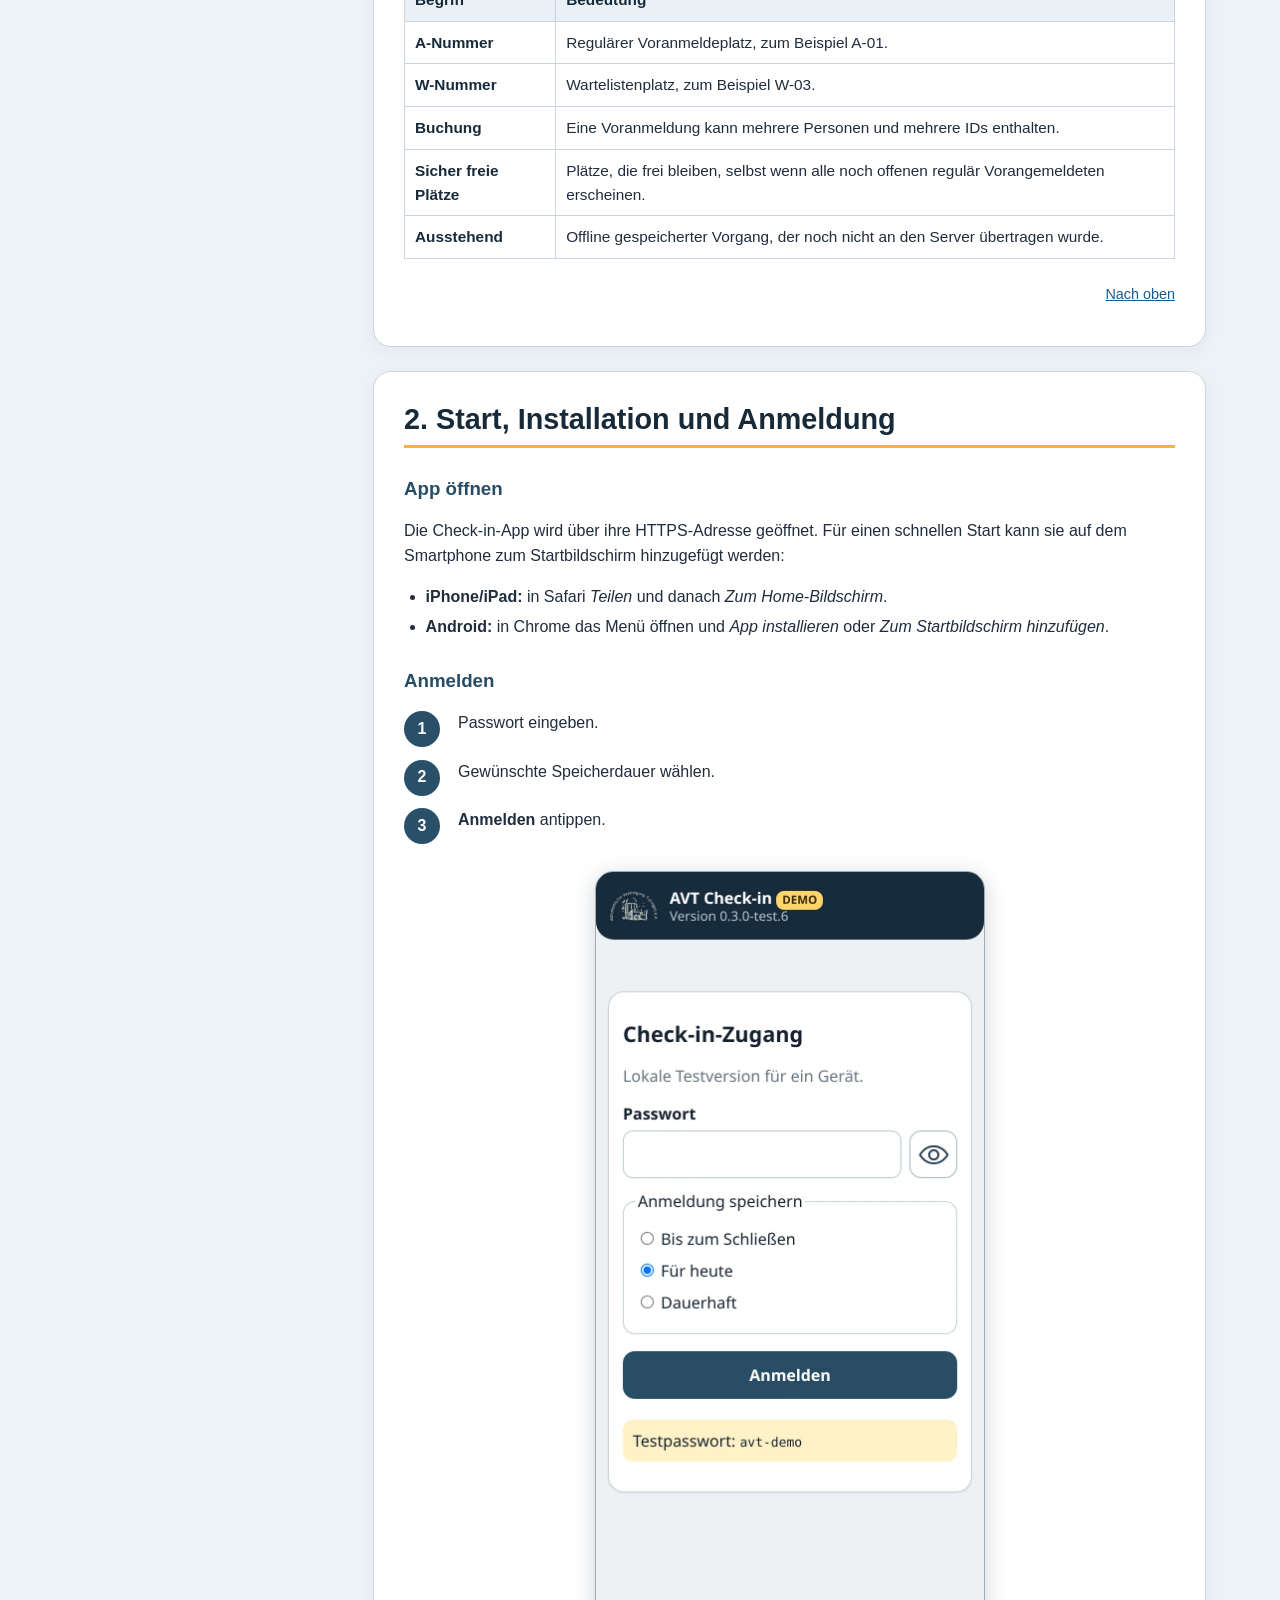
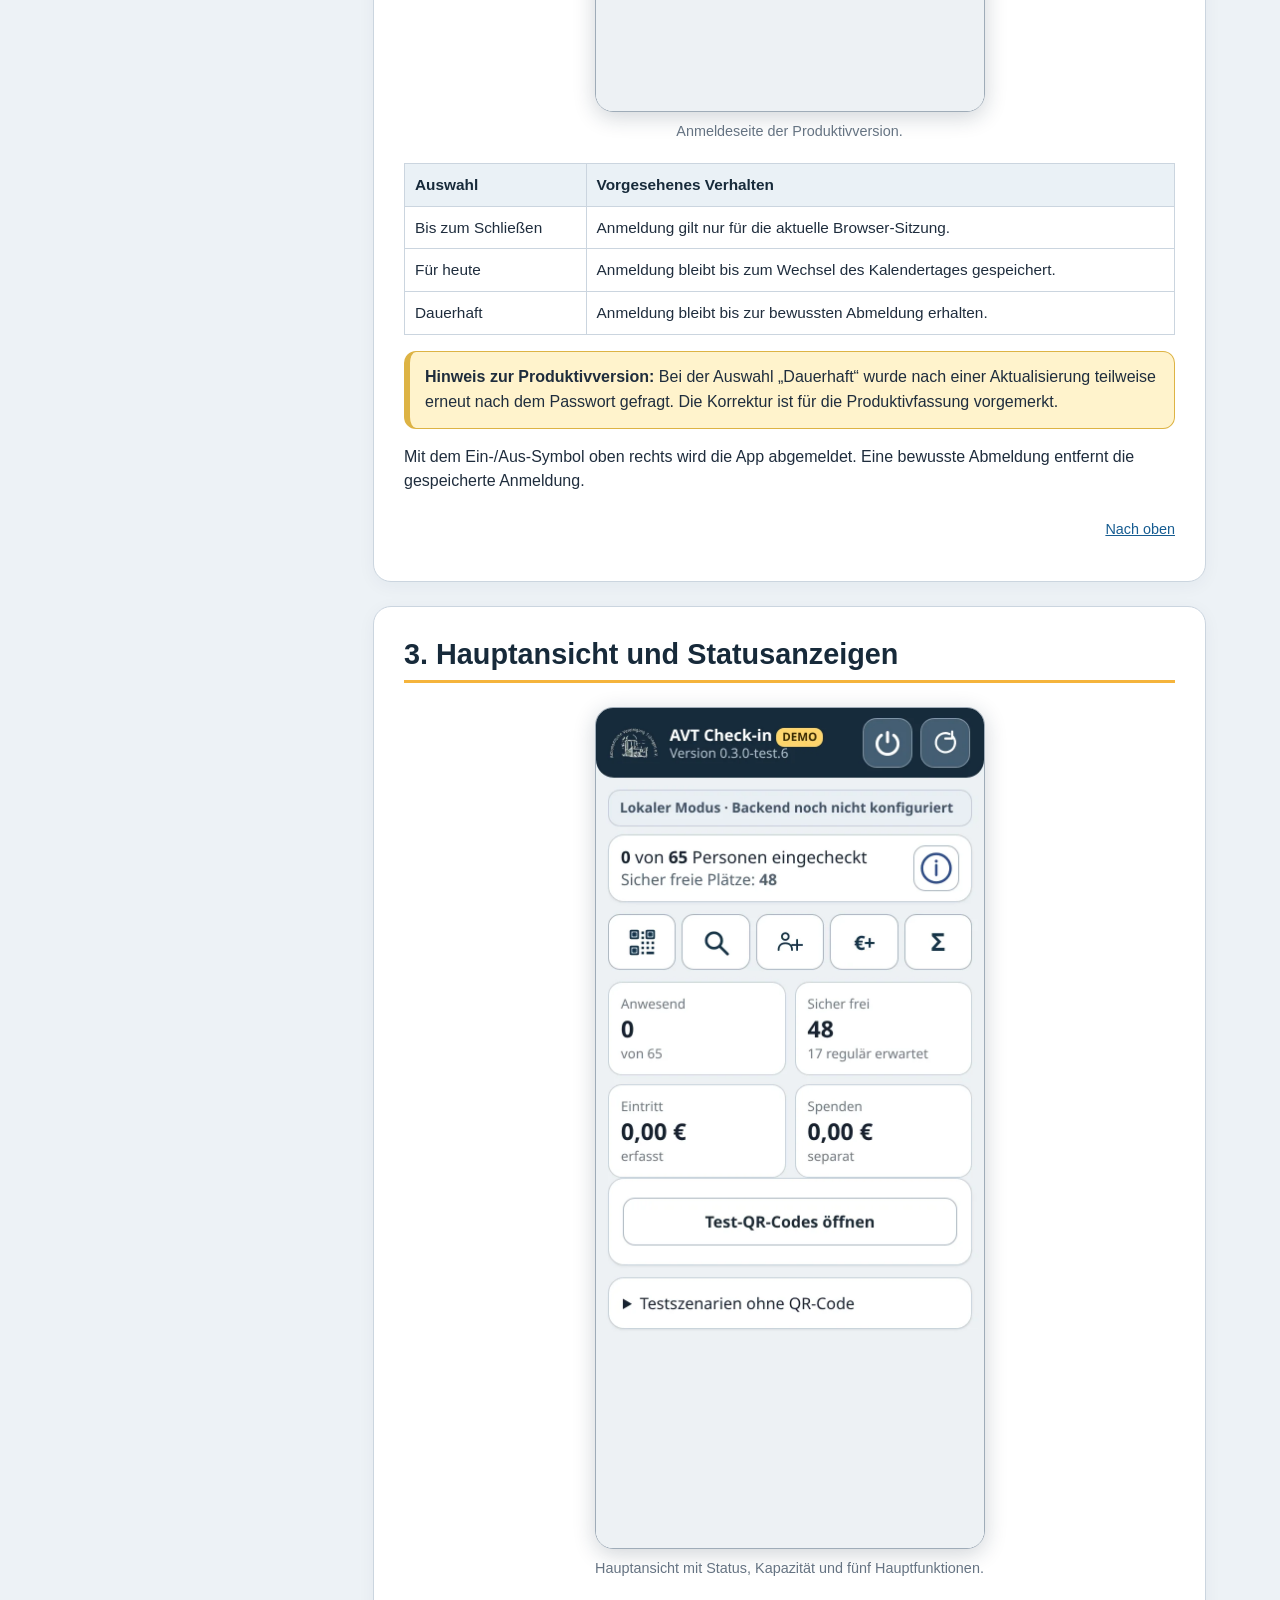
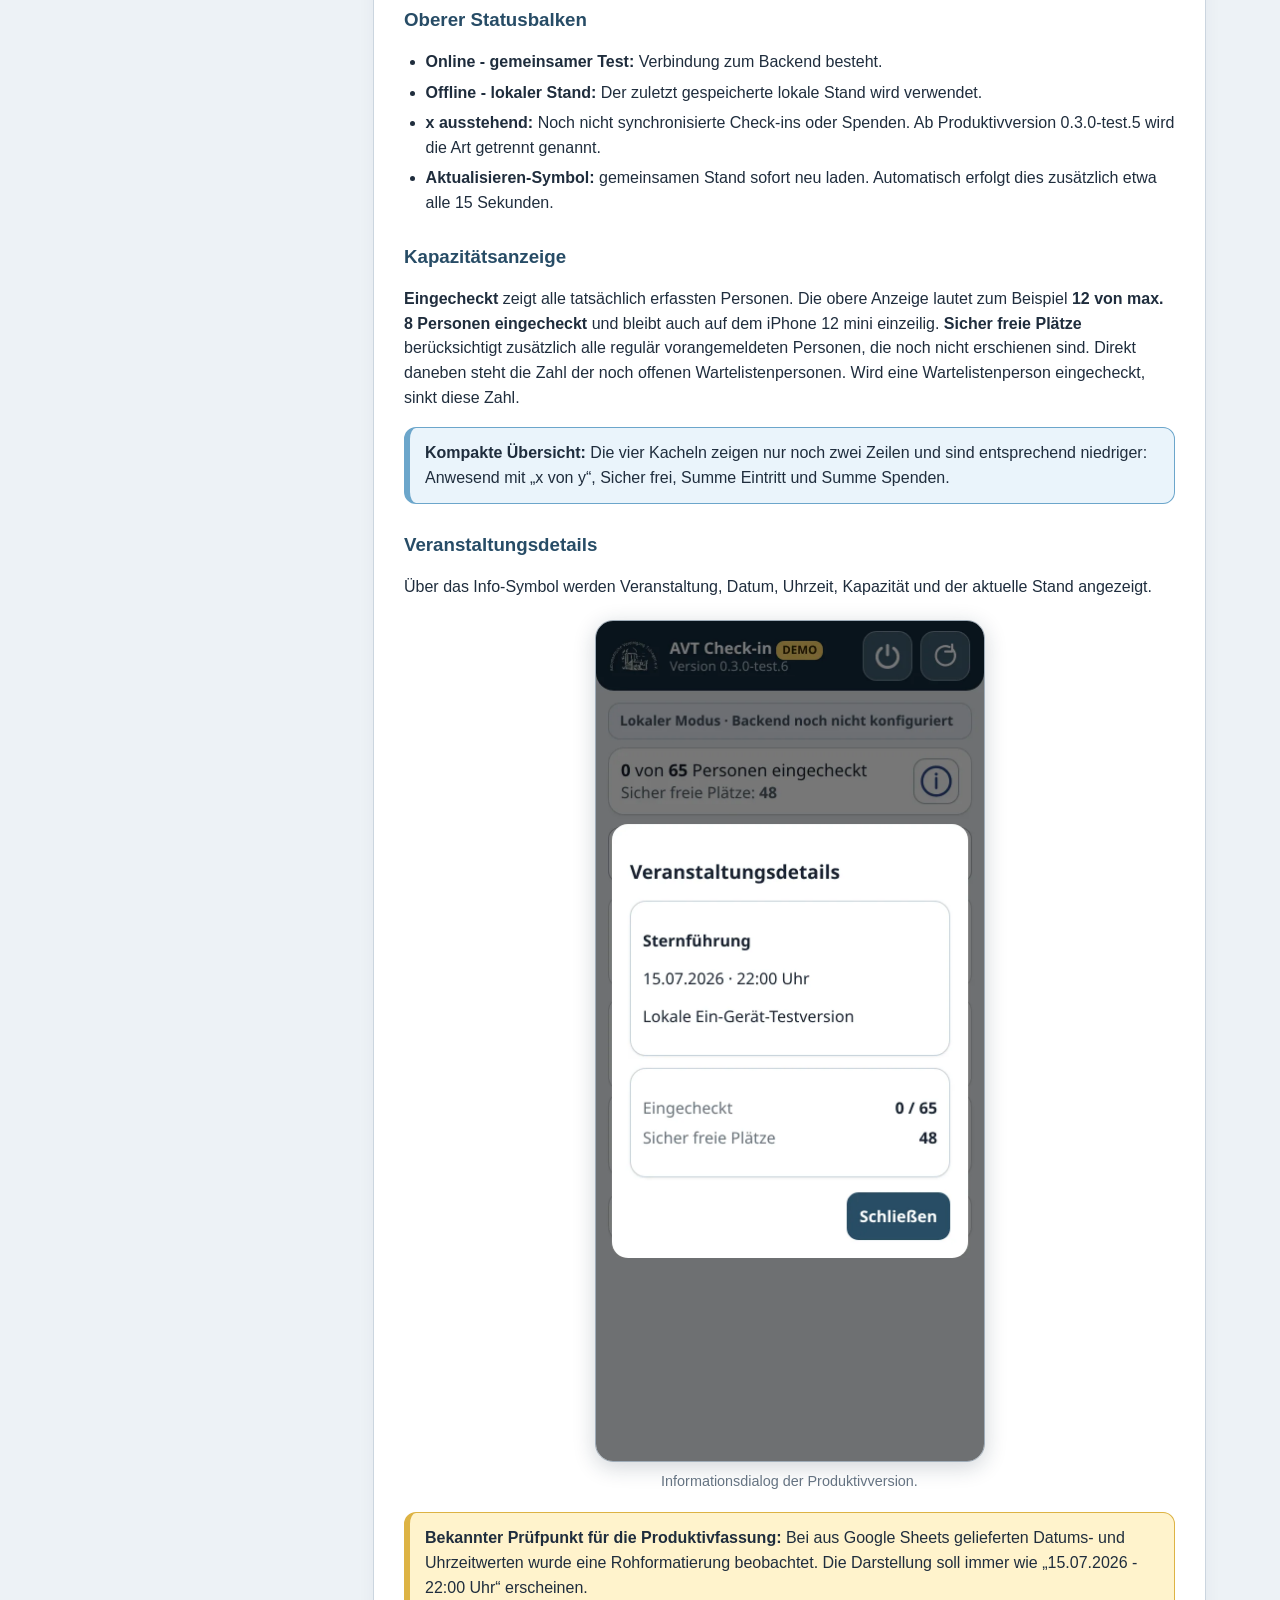
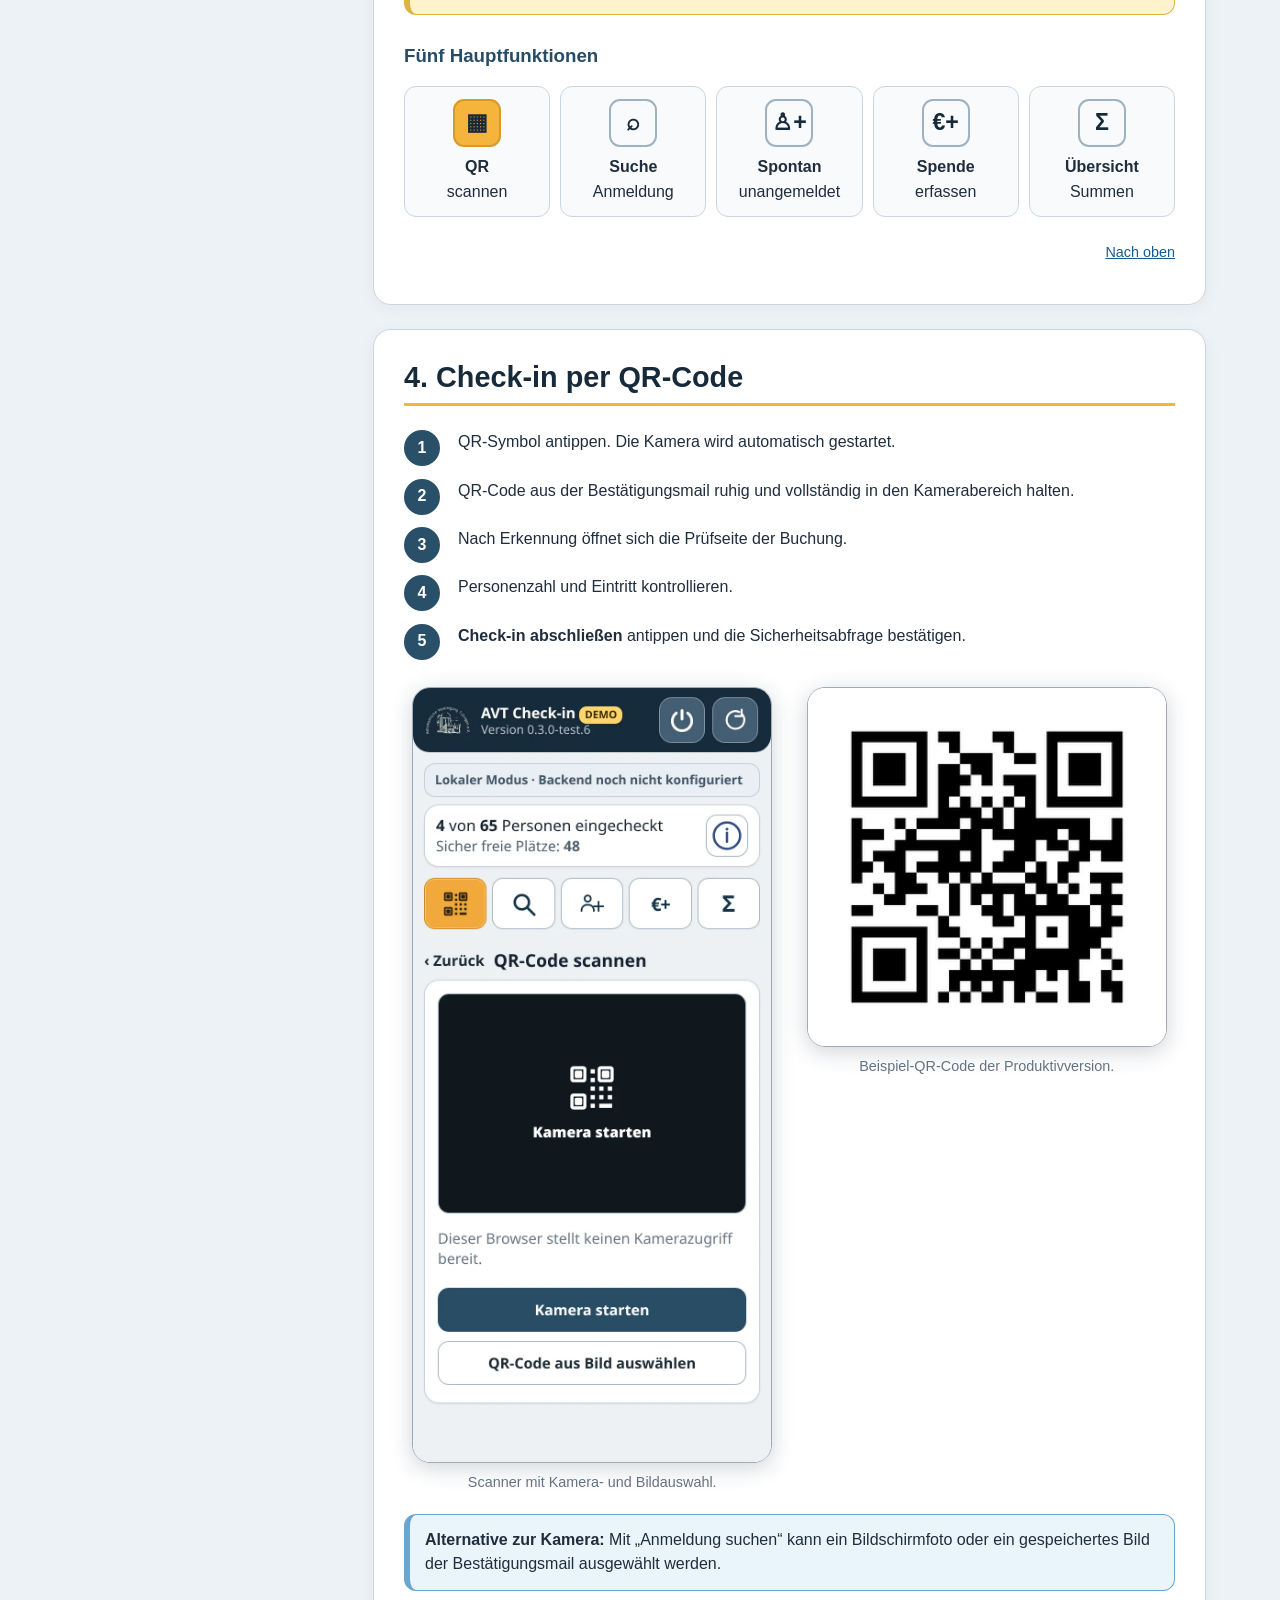
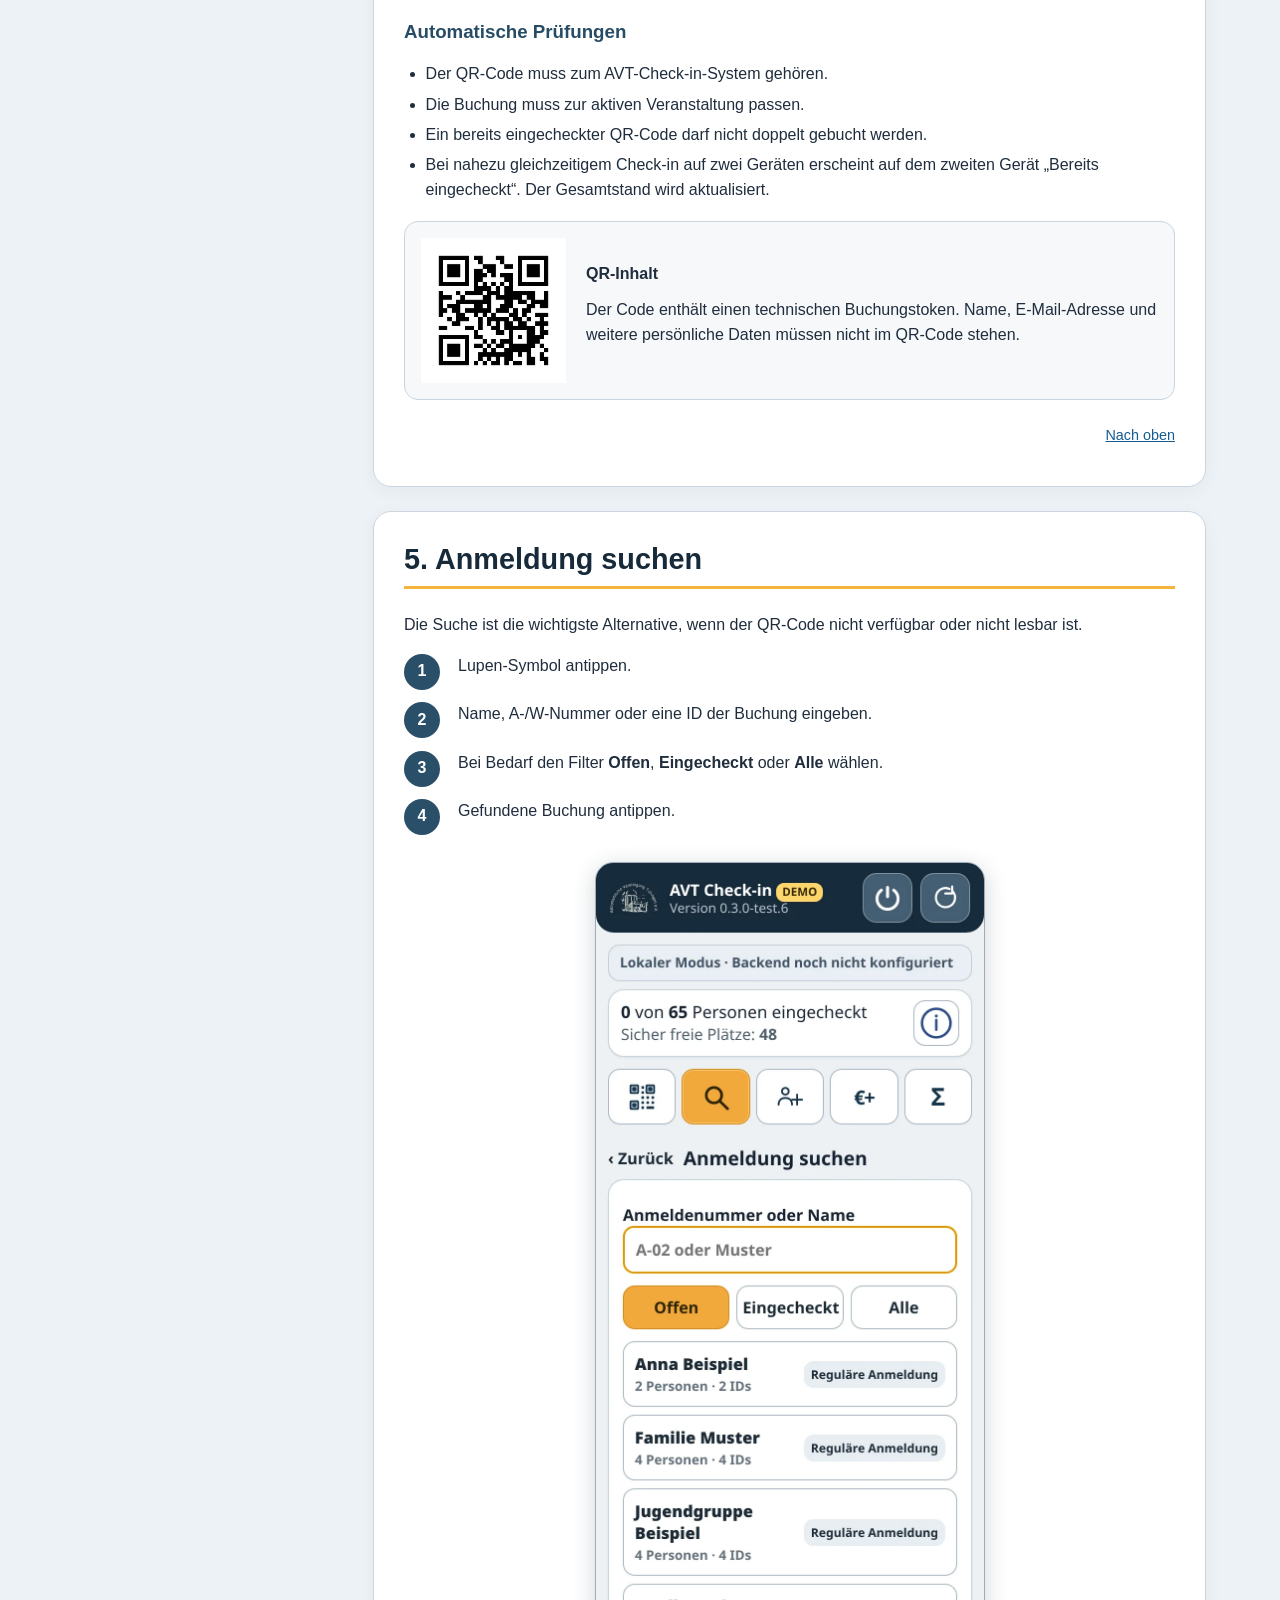
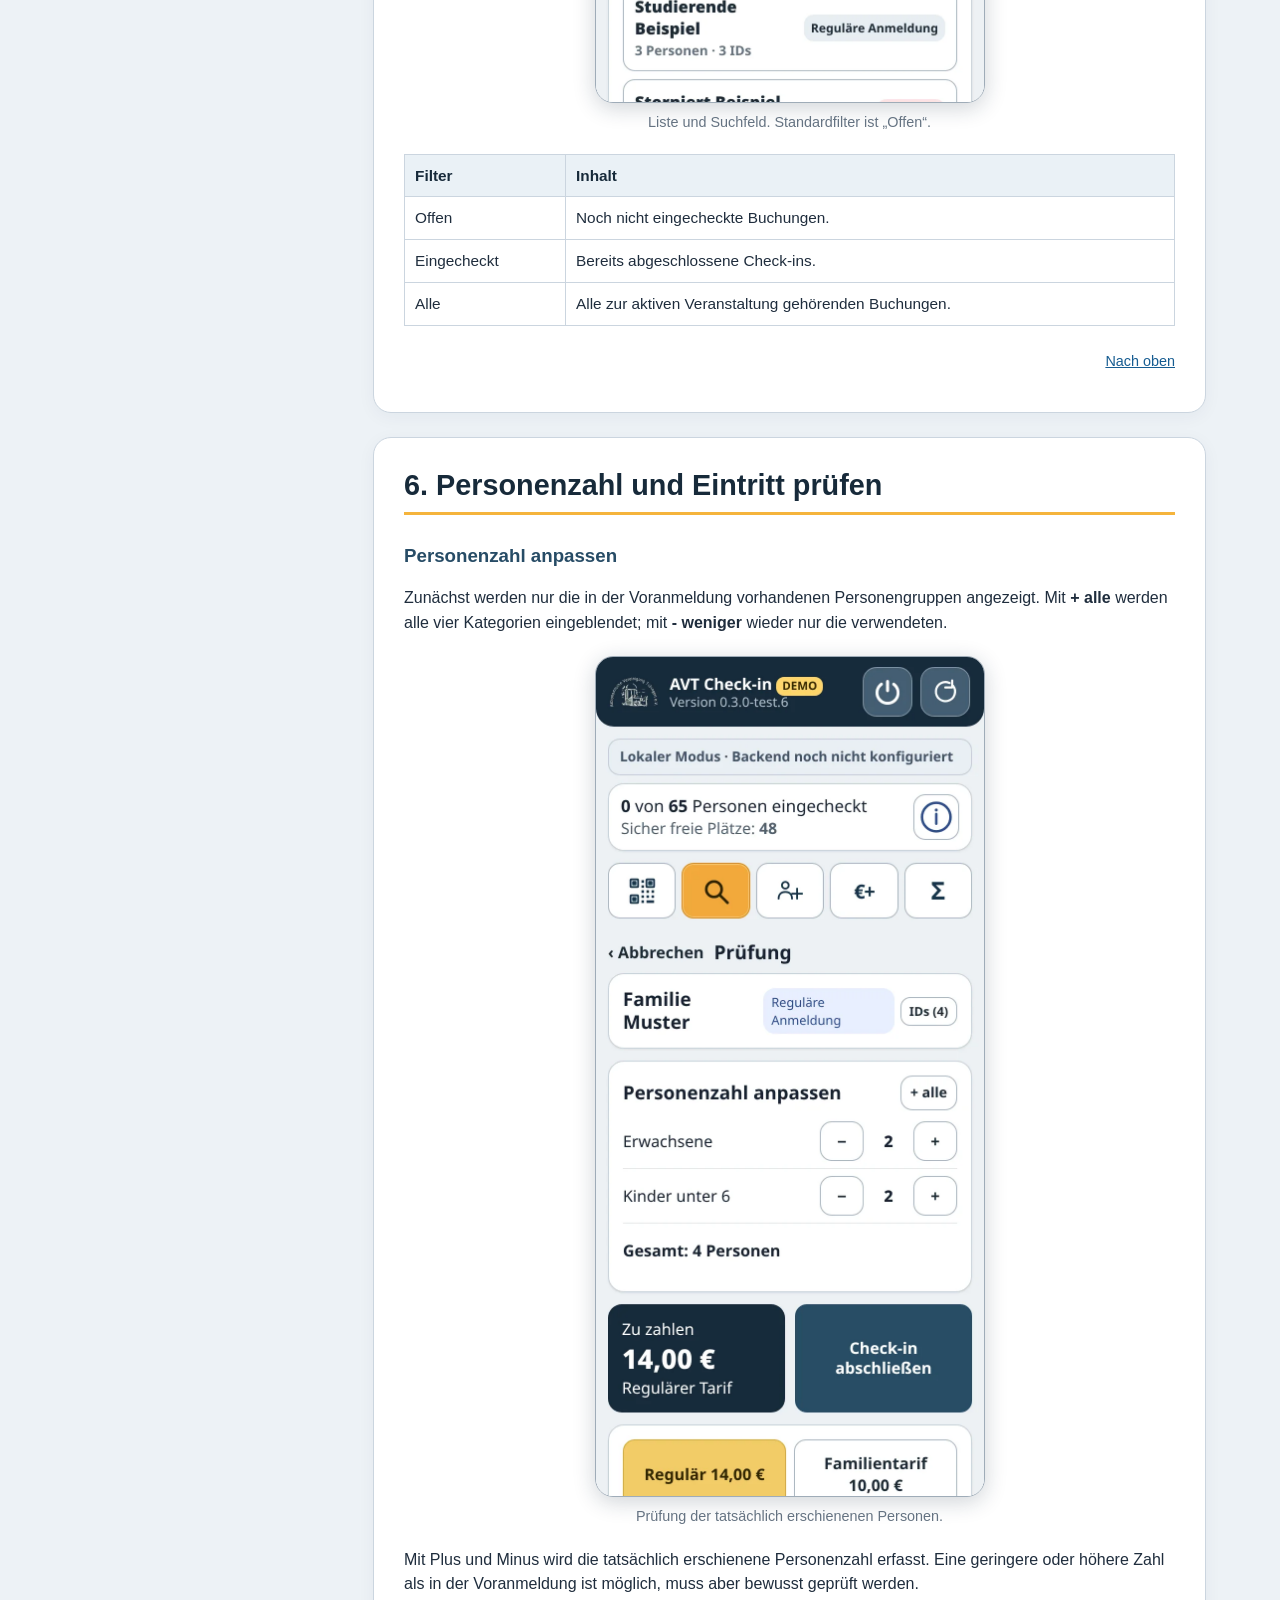
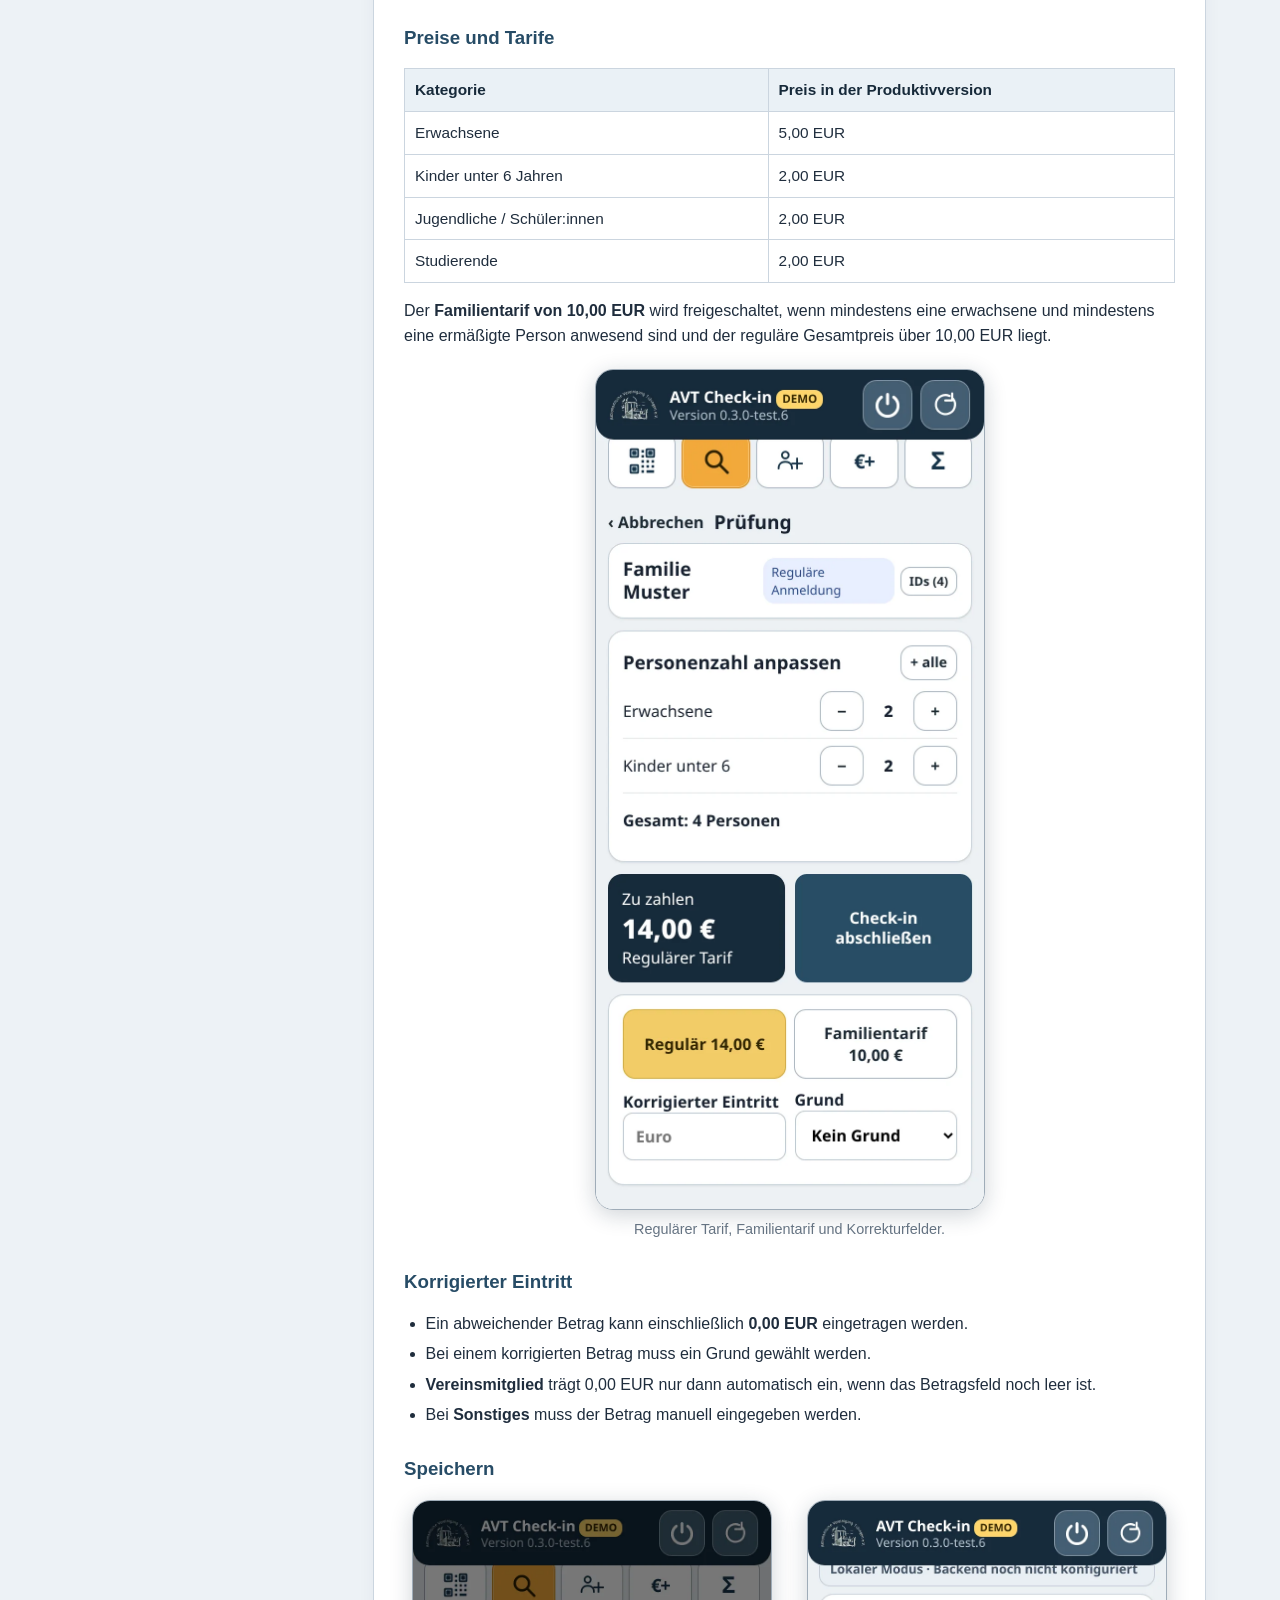
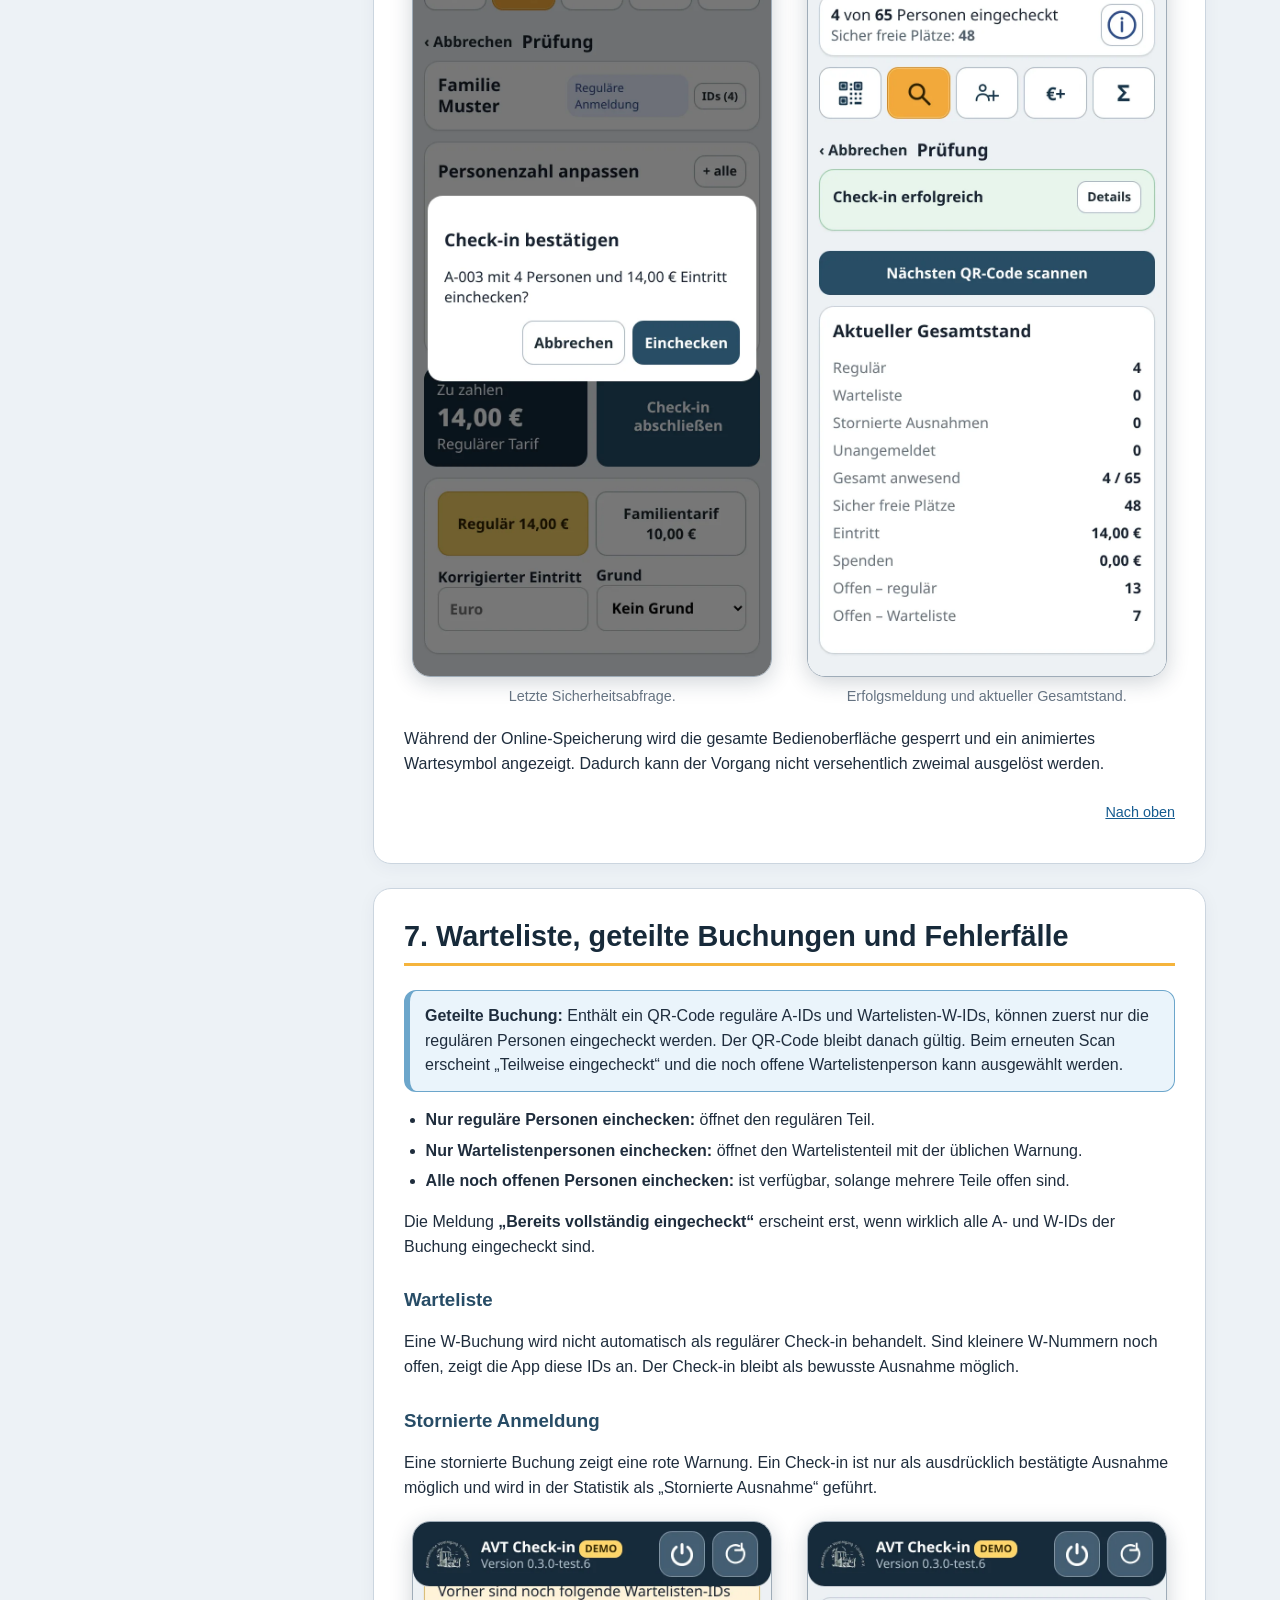
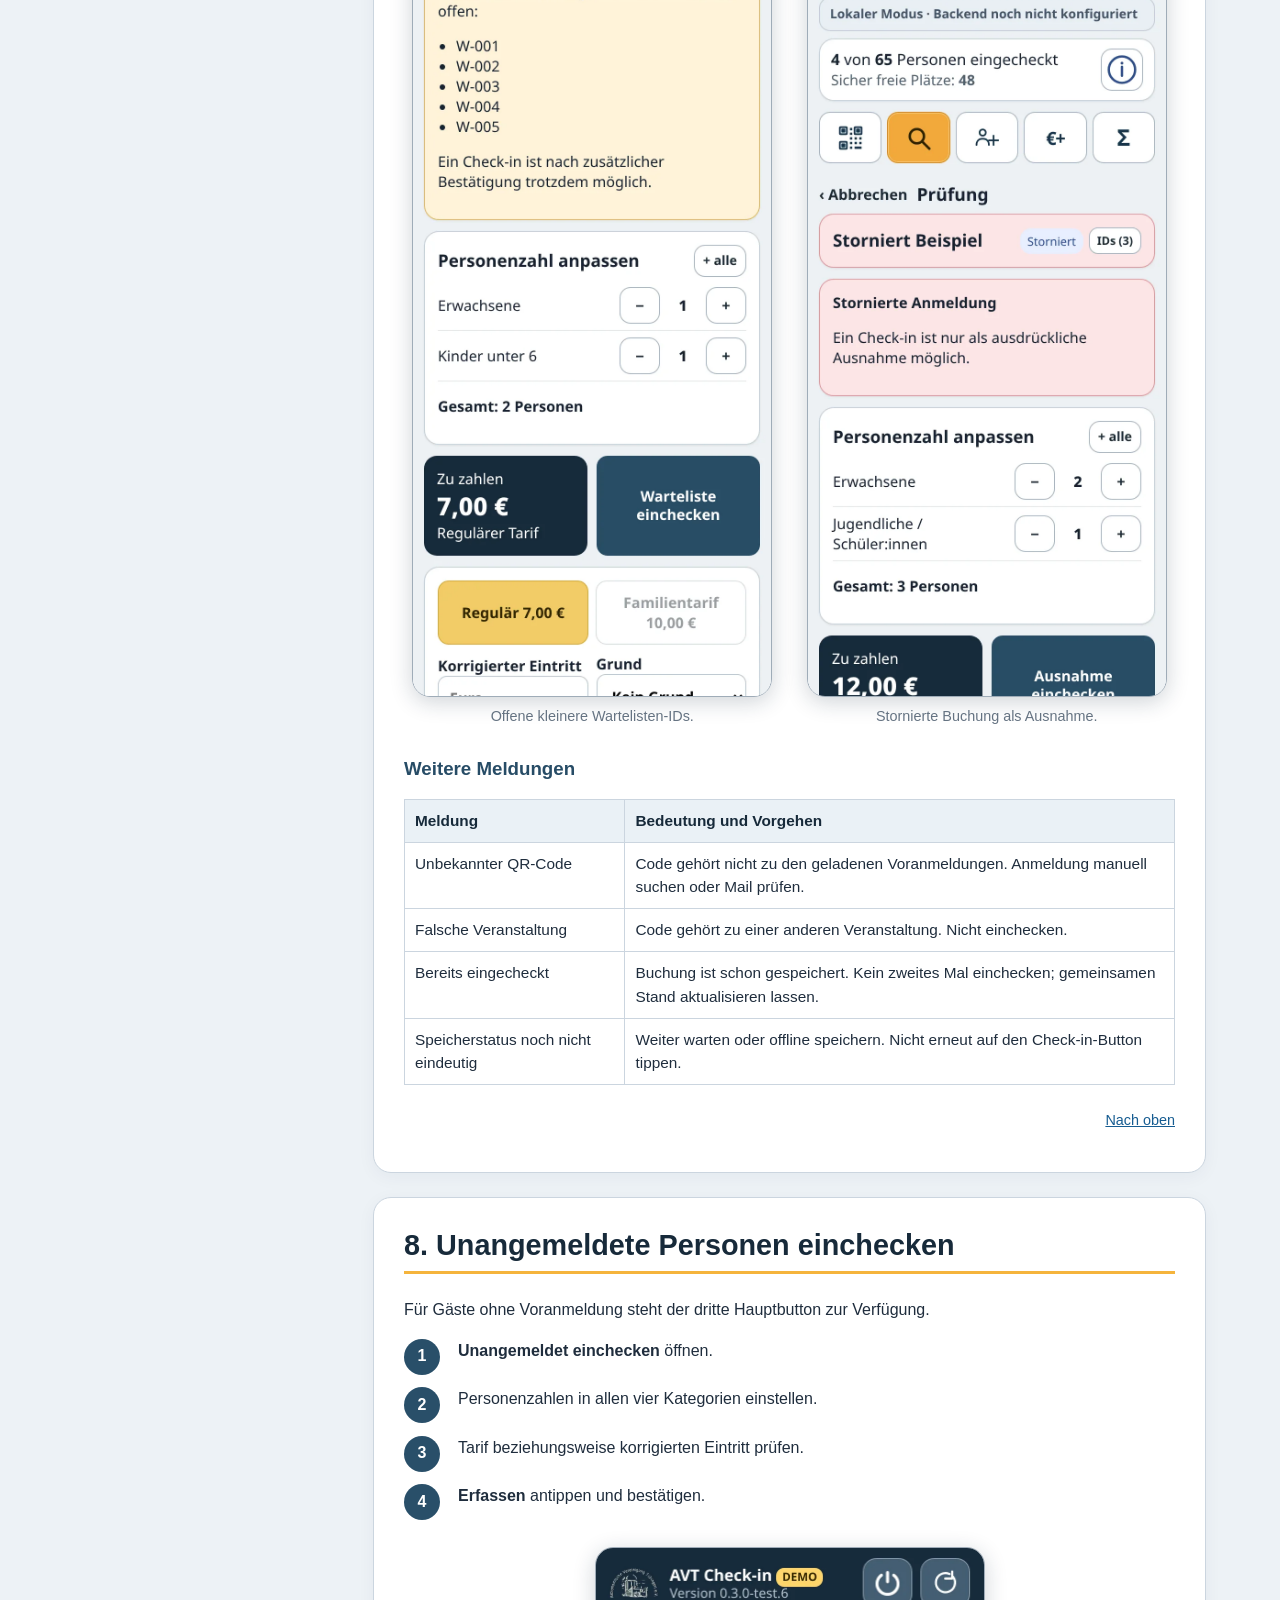
==== commit ce877446: "Add files via upload" ====
--- a/help.html
+++ b/help.html
@@ -3,7 +3,7 @@
 <head>
 <meta charset="utf-8">
 <meta name="viewport" content="width=device-width, initial-scale=1">
-<title>AVT Check-in – Hilfe 1.0.0-test.8</title>
+<title>AVT Check-in – Hilfe 1.0.0-test.9</title>
 <style>
 :root{--navy:#172a3a;--navy2:#294f69;--orange:#f5b43c;--bg:#edf2f6;--card:#fff;--line:#cbd5df;--text:#1f2d3d;--muted:#657382;--green:#e8f6ea;--green-b:#83bc8a;--yellow:#fff3cc;--yellow-b:#ddb344;--red:#fde7e7;--red-b:#d98d8d;}
 *{box-sizing:border-box}
@@ -106,7 +106,7 @@
 </style>
 </head>
 <body id="top">
-<header class="site-header"><div class="site-header-inner"><img src="icons/header-logo.png" alt="AVT-Logo"><div><strong>AVT Check-in - Bedienhandbuch</strong><small>GitHub-Demo 1.0.0-test.8</small></div><a class="app-back" href="index.html" aria-label="Zurück zur Check-in-App">← Zurück</a></div></header>
+<header class="site-header"><div class="site-header-inner"><img src="icons/header-logo.png" alt="AVT-Logo"><div><strong>AVT Check-in - Bedienhandbuch</strong><small>GitHub-Demo 1.0.0-test.9</small></div><a class="app-back" href="index.html" aria-label="Zurück zur Check-in-App">← Zurück</a></div></header>
 <div class="layout">
 <aside class="sidebar"><h2>Inhalt</h2><ol><li><a href="#zweck">1. Zweck und Einsatz</a></li><li><a href="#start">2. Start, Installation und Anmeldung</a></li><li><a href="#hauptansicht">3. Hauptansicht und Statusanzeigen</a></li><li><a href="#qr">4. Check-in per QR-Code</a></li><li><a href="#suche">5. Anmeldung suchen</a></li><li><a href="#pruefung">6. Personenzahl und Eintritt prüfen</a></li><li><a href="#sonderfaelle">7. Warteliste, Stornierung und Fehlerfälle</a></li><li><a href="#spontan">8. Unangemeldete Personen einchecken</a></li><li><a href="#spenden">9. Spenden erfassen</a></li><li><a href="#offline">10. Offlinebetrieb und Synchronisierung</a></li><li><a href="#uebersicht">11. Übersicht und Archivierung</a></li><li><a href="#fehler">12. Fehlerbehebung</a></li><li><a href="#test">13. Hinweise zur Demoversion</a></li><li><a href="#kurzcheck">14. Kurzcheckliste am Einlass</a></li></ol></aside>
 <main class="content">
@@ -115,11 +115,11 @@
 <img src="icons/header-logo.png" alt="Logo der Astronomischen Vereinigung Tübingen">
 <h1>AVT Check-in</h1>
 <div class="subtitle">Bedienhandbuch und Hilfe für den Einlass bei öffentlichen Sternführungen</div>
-<div class="meta"><strong>Grundlage:</strong> Reine GitHub-Demo 1.0.0-test.8<br><strong>Stand:</strong> 12.10.2026<br><strong>Organisation:</strong> Astronomische Vereinigung Tübingen e. V.</div>
+<div class="meta"><strong>Grundlage:</strong> Reine GitHub-Demo 1.0.0-test.9<br><strong>Stand:</strong> 14.10.2026<br><strong>Organisation:</strong> Astronomische Vereinigung Tübingen e. V.</div>
 </section>
 <section class="print-toc"><h2>Inhaltsverzeichnis</h2><ol><li><a href="#zweck">1. Zweck und Einsatz</a></li><li><a href="#start">2. Start, Installation und Anmeldung</a></li><li><a href="#hauptansicht">3. Hauptansicht und Statusanzeigen</a></li><li><a href="#qr">4. Check-in per QR-Code</a></li><li><a href="#suche">5. Anmeldung suchen</a></li><li><a href="#pruefung">6. Personenzahl und Eintritt prüfen</a></li><li><a href="#sonderfaelle">7. Warteliste, Stornierung und Fehlerfälle</a></li><li><a href="#spontan">8. Unangemeldete Personen einchecken</a></li><li><a href="#spenden">9. Spenden erfassen</a></li><li><a href="#offline">10. Offlinebetrieb und Synchronisierung</a></li><li><a href="#uebersicht">11. Übersicht und Archivierung</a></li><li><a href="#fehler">12. Fehlerbehebung</a></li><li><a href="#test">13. Hinweise zur Demoversion</a></li><li><a href="#kurzcheck">14. Kurzcheckliste am Einlass</a></li></ol></section>
 
-<div class="warning"><strong>Hinweis zur Testversion 1.0.0-test.8:</strong> Die früheren Erläuterungen zu Server, Synchronisierung und produktiven Daten gelten nur für die spätere Produktivfassung. Diese Demo funktioniert ausschließlich lokal. Anmeldung: <code>demo</code>. Bedienung der Korrekturen: Kapitel 15.</div>
+<div class="warning"><strong>Hinweis zur Testversion 1.0.0-test.9:</strong> Die früheren Erläuterungen zu Server, Synchronisierung und produktiven Daten gelten nur für die spätere Produktivfassung. Diese Demo funktioniert ausschließlich lokal. Anmeldung: <code>demo</code>. Bedienung der Korrekturen: Kapitel 15. Unangemeldete Check-ins stehen jetzt unter „Anmeldung suchen“ → „Eingecheckt“ und „Alle“ und können dort korrigiert werden.</div>
 <section class="chapter" id="zweck">
 <h2>1. Zweck und Einsatz</h2>
 <p class="lead">Die App unterstützt den Einlass bei Sternführungen. Sie prüft Voranmeldungen, erfasst die tatsächlich erschienenen Personen, berechnet den Eintritt, verwaltet Wartelisten-Ausnahmen und zeigt den gemeinsamen Stand auf mehreren Geräten.</p>
@@ -312,7 +312,7 @@
 
 <section class="chapter" id="test">
 <h2>13. Hinweise zur Demoversion</h2>
-<div class="warning"><strong>Nur zum Ausprobieren:</strong> Die Version 1.0.0-test.8 ist eine vollständig lokale GitHub-Demo. Anmeldung mit <code>demo</code>. Keine produktiven Voranmeldungen, keine Google-Sheets-Speicherung, kein Apps Script und keine geräteübergreifende Synchronisierung.</div>
+<div class="warning"><strong>Nur zum Ausprobieren:</strong> Die Version 1.0.0-test.9 ist eine vollständig lokale GitHub-Demo. Anmeldung mit <code>demo</code>. Keine produktiven Voranmeldungen, keine Google-Sheets-Speicherung, kein Apps Script und keine geräteübergreifende Synchronisierung.</div>
 <p>Die bisherigen Abbildungen zeigen teilweise die ältere produktive Bedienoberfläche. Alle dort beschriebenen Server- und Offline-Abläufe gelten ausdrücklich <em>nicht</em> für diese Demo.</p>
 <p>Die Beispieldaten werden nur im Browser gespeichert. Die obere Anzeige kennzeichnet den lokalen Demobetrieb.</p>
 </section>
@@ -341,7 +341,7 @@
 </section>
 </main>
 </div>
-<footer>AVT Check-in – GitHub-Demo 1.0.0-test.8 - Stand 12.10.2026</footer>
+<footer>AVT Check-in – GitHub-Demo 1.0.0-test.9 - Stand 14.10.2026</footer>
 <script>
 // Klappt im Browser beim Aufruf eines Ankers die mobile Inhaltsübersicht zu.
 document.querySelectorAll('.toc-mobile a').forEach(a=>a.addEventListener('click',()=>a.closest('details').open=false));
